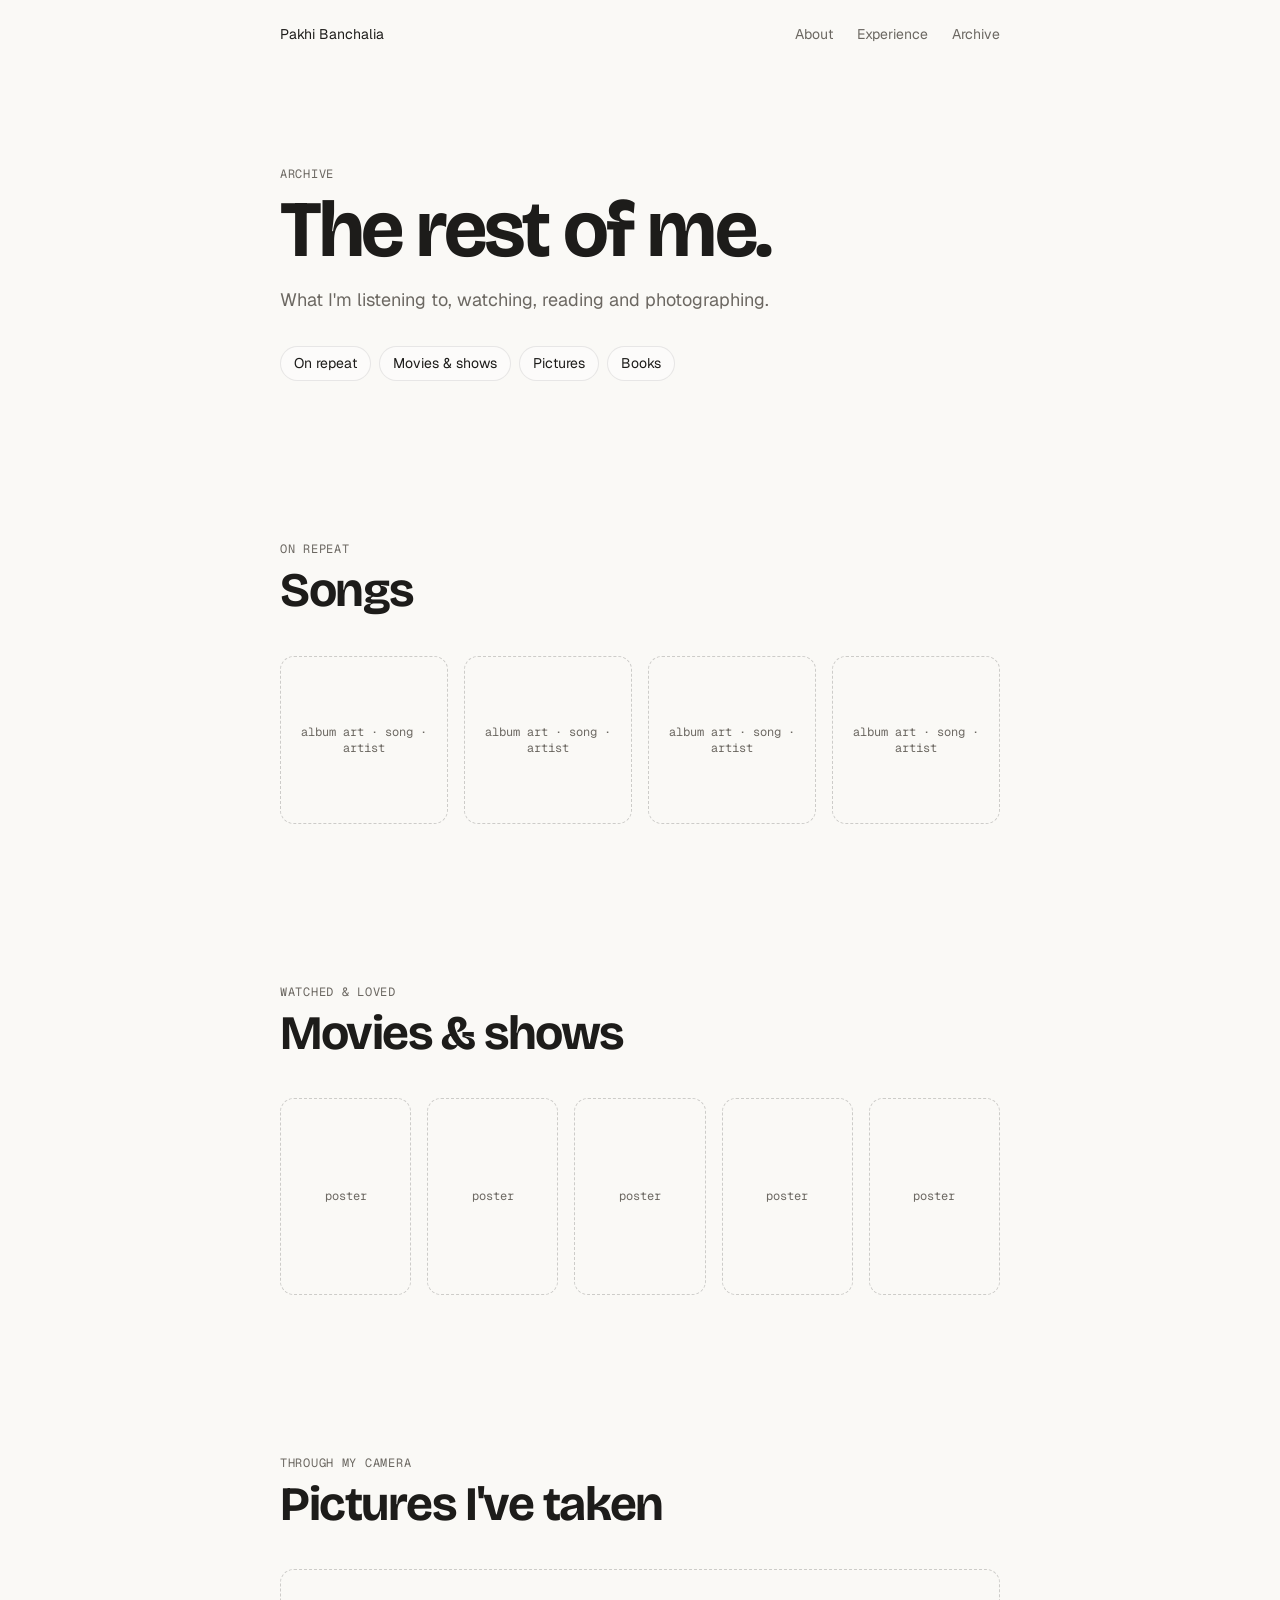
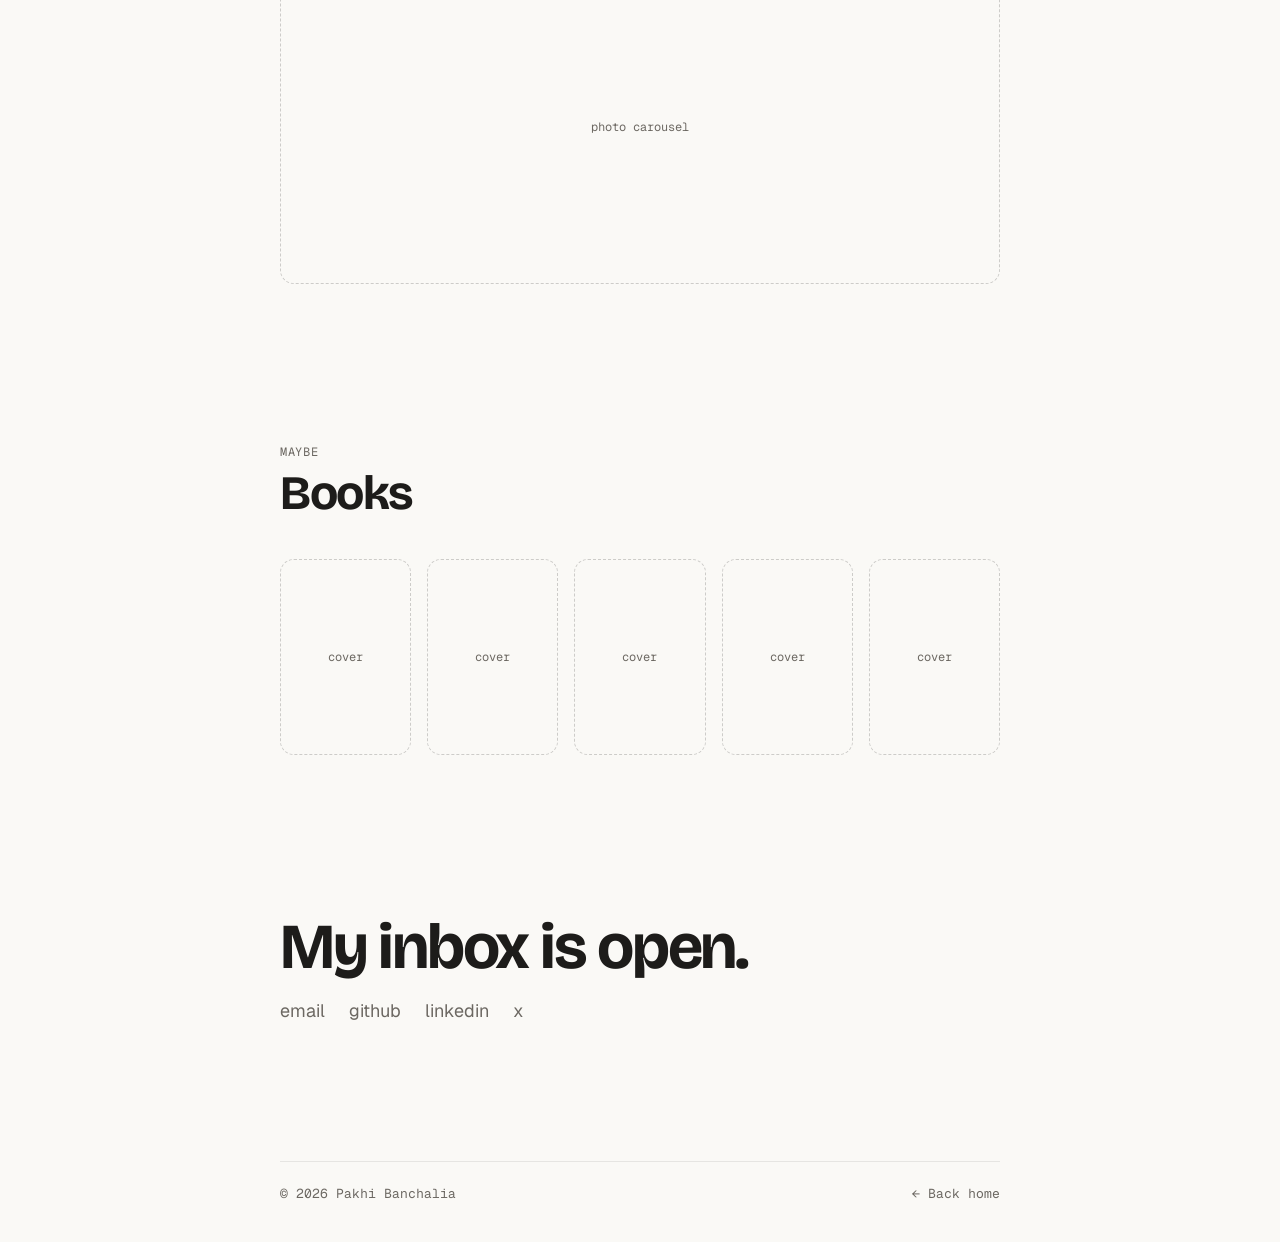
==== archive.html @ 2703ca60 "Start fresh: hello, about, experience and archive wireframe New single-column layout with Bricolage " ====
<!doctype html>
<html lang="en">
<head>
  <meta charset="utf-8">
  <meta name="viewport" content="width=device-width, initial-scale=1">
  <title>Archive · Pakhi Banchalia</title>
  <meta name="description" content="The rest of me: what I'm listening to, watching, reading and photographing.">
  <link rel="preconnect" href="https://fonts.googleapis.com">
  <link rel="preconnect" href="https://fonts.gstatic.com" crossorigin>
  <link href="https://fonts.googleapis.com/css2?family=Bricolage+Grotesque:opsz,wdth,wght@12..96,75..100,400..800&family=Geist:wght@400;500&family=Geist+Mono&display=swap" rel="stylesheet">
  <link rel="stylesheet" href="styles.css">
  <script src="palette.js"></script>
</head>
<body>
  <header class="top">
    <a class="name" href="./">Pakhi Banchalia</a>
    <nav aria-label="Main">
      <a href="./#about">About</a>
      <a href="./#experience">Experience</a>
      <a href="archive.html" aria-current="page">Archive</a>
    </nav>
  </header>

  <!-- Wireframe: grey boxes stand in for real content. -->
  <main>
    <section class="block archive-intro">
      <p class="label">Archive</p>
      <h1>The rest of me.</h1>
      <p class="lede">What I'm listening to, watching, reading and photographing.</p>
      <nav class="jump" aria-label="On this page">
        <a href="#songs">On repeat</a><a href="#watching">Movies &amp; shows</a><a href="#pictures">Pictures</a><a href="#books">Books</a>
      </nav>
    </section>

    <section class="block" id="songs">
      <header class="block-head"><p class="label">On repeat</p><h2>Songs</h2></header>
      <div class="shelf shelf-songs">
        <div class="ph ph-square">album art · song · artist</div>
        <div class="ph ph-square">album art · song · artist</div>
        <div class="ph ph-square">album art · song · artist</div>
        <div class="ph ph-square">album art · song · artist</div>
      </div>
    </section>

    <section class="block" id="watching">
      <header class="block-head"><p class="label">Watched &amp; loved</p><h2>Movies &amp; shows</h2></header>
      <div class="shelf shelf-posters">
        <div class="ph ph-poster">poster</div>
        <div class="ph ph-poster">poster</div>
        <div class="ph ph-poster">poster</div>
        <div class="ph ph-poster">poster</div>
        <div class="ph ph-poster">poster</div>
      </div>
    </section>

    <section class="block" id="pictures">
      <header class="block-head"><p class="label">Through my camera</p><h2>Pictures I've taken</h2></header>
      <div class="ph ph-gallery">photo carousel</div>
    </section>

    <section class="block" id="books">
      <header class="block-head"><p class="label">Maybe</p><h2>Books</h2></header>
      <div class="shelf shelf-posters">
        <div class="ph ph-poster">cover</div>
        <div class="ph ph-poster">cover</div>
        <div class="ph ph-poster">cover</div>
        <div class="ph ph-poster">cover</div>
        <div class="ph ph-poster">cover</div>
      </div>
    </section>
  </main>

  <section class="block contact">
    <p class="say">My inbox is open.</p>
    <p class="links"><a href="#">email</a><a href="#">github</a><a href="#">linkedin</a><a href="#">x</a></p>
  </section>

  <footer class="foot">
    <span>© 2026 Pakhi Banchalia</span>
    <a href="./"><span aria-hidden="true">←</span> Back home</a>
  </footer>
</body>
</html>
---- styles.css ----
:root {
  --display: "Bricolage Grotesque", "Geist", system-ui, sans-serif;
  --text: "Geist", system-ui, sans-serif;
  --mono: "Geist Mono", ui-monospace, monospace;

  /* One column for the whole site: header, sections and footer share it. */
  --page: 720px;
  --gutter: 32px;
}

/* Palettes. Everything on the site uses these four tokens, never a raw colour,
   so the background can be decided at the end. Soft and accent are tuned per
   palette to stay at 4.5:1 or better against the paper. */
:root,
[data-palette="off-white"]   { --paper: #faf9f6; --ink: #1d1c1a; --soft: #6c6862; --accent: #3c63d6; }
[data-palette="sage"]        { --paper: #e6ebe0; --ink: #1f241d; --soft: #5c6657; --accent: #46663f; }
[data-palette="deep-sage"]   { --paper: #d6dfcd; --ink: #1c2219; --soft: #525d4c; --accent: #3a5a34; }
[data-palette="baby-blue"]   { --paper: #e5eef6; --ink: #1a2028; --soft: #566577; --accent: #2f5ea8; }
[data-palette="powder-blue"] { --paper: #d6e5f1; --ink: #18202a; --soft: #4f6073; --accent: #24548f; }
[data-palette="butter"]      { --paper: #f7f1dc; --ink: #262116; --soft: #6d6450; --accent: #b0522a; }
[data-palette="blush"]       { --paper: #f6e8e5; --ink: #28201f; --soft: #73605d; --accent: #b03c5c; }
[data-palette="lavender"]    { --paper: #ebe8f4; --ink: #1f1d28; --soft: #625e75; --accent: #5a48b2; }
[data-palette="peach"]       { --paper: #f9e9de; --ink: #2a1f19; --soft: #76604f; --accent: #a2421c; }
[data-palette="mint"]        { --paper: #e3f2eb; --ink: #17231d; --soft: #53685d; --accent: #25775a; }
[data-palette="oat"]         { --paper: #efebe3; --ink: #221e19; --soft: #655d52; --accent: #7a4a2c; }

:root { --line: color-mix(in srgb, var(--ink) 9%, transparent); }

* { box-sizing: border-box; }

html { background: var(--paper); }

body {
  margin: 0;
  color: var(--ink);
  font-family: var(--text);
  font-size: 16px;
  line-height: 1.55;
  -webkit-font-smoothing: antialiased;
}

a { color: inherit; text-decoration: none; }

.top {
  display: flex;
  justify-content: space-between;
  align-items: center;
  flex-wrap: wrap;
  gap: 8px 20px;
  max-width: calc(var(--page) + 2 * var(--gutter));
  margin: 0 auto;
  padding: 24px var(--gutter);
  font-size: 14px;
}

.top .name { white-space: nowrap; }
.top nav { display: flex; gap: 24px; }
.top nav a { color: var(--soft); transition: color 0.2s; }
.top nav a:hover { color: var(--ink); }

.canvas {
  /* One screen tall, but capped so very tall monitors don't get a wall of space. */
  min-height: min(calc(100svh - 76px), 900px);
  display: grid;
  place-items: center;
  padding: 0 var(--gutter) min(12vh, 100px);
}

/* Hello: the heading and its cut-out share a row, the line sits under both. */
.hello {
  display: grid;
  grid-template-columns: auto auto;
  grid-template-areas:
    "title me"
    "what  me";
  align-items: center;
  column-gap: clamp(16px, 3vw, 36px);
  row-gap: 18px;
}

.hello h1 {
  grid-area: title;
  align-self: end;
  margin: 0;
  font-family: var(--display);
  font-weight: 700;
  font-size: clamp(48px, 8vw, 88px);
  line-height: 1;
  letter-spacing: -0.035em;
}

.hello .what {
  grid-area: what;
  align-self: start;
  margin: 0;
  max-width: 32ch;
  font-size: clamp(17px, 1.6vw, 20px);
  line-height: 1.45;
  color: var(--soft);
  cursor: pointer;
  border-radius: 4px;
  transition: opacity 0.18s ease, transform 0.18s ease;
}

.hello .what:focus-visible { outline: 2px solid var(--accent); outline-offset: 4px; }
.hello .what.leaving { opacity: 0; transform: translateY(4px); }

.hello .what s {
  text-decoration-thickness: 1.5px;
  text-decoration-color: var(--accent);
}

/* The cut-out sits like a sticker: slight tilt, white edge. */
.me {
  grid-area: me;
  margin: 0;
  width: clamp(110px, 14vw, 170px);
  transform: rotate(4deg);
}

.me img {
  display: block;
  width: 100%;
  height: auto;
  filter: drop-shadow(0 0 0 #fff) drop-shadow(2px 0 0 #fff) drop-shadow(-2px 0 0 #fff)
          drop-shadow(0 2px 0 #fff) drop-shadow(0 -2px 0 #fff) drop-shadow(0 6px 12px rgba(0, 0, 0, 0.14));
}

/* ── Sections below the fold ──────────────────────────── */

.block {
  position: relative;
  max-width: calc(var(--page) + 2 * var(--gutter));
  margin: 0 auto;
  padding: 120px var(--gutter) 40px;
}

.block-head { margin-bottom: 40px; }

.label {
  margin: 0 0 8px;
  font: 12px var(--mono);
  letter-spacing: 0.06em;
  text-transform: uppercase;
  color: var(--soft);
}

.block h2 {
  margin: 0;
  font-family: var(--display);
  font-weight: 700;
  font-size: clamp(32px, 4.5vw, 48px);
  line-height: 1.05;
  letter-spacing: -0.03em;
}

.about { max-width: 60ch; }

.about p {
  margin: 0 0 20px;
  font-size: clamp(18px, 2vw, 21px);
  line-height: 1.6;
}

.about p:last-child { color: var(--soft); }

.about a {
  text-decoration: underline;
  text-decoration-color: var(--accent);
  text-decoration-thickness: 1.5px;
  text-underline-offset: 3px;
}

/* Little pictures that sit in the sentence. The placeholder chips become
   <img>s or looping gifs of each project. */
.pic {
  display: inline-block;
  width: 2.4em;
  height: 1.5em;
  vertical-align: -0.35em;
  border: 1.5px dashed color-mix(in srgb, var(--ink) 25%, transparent);
  border-radius: 7px;
  transform: rotate(-3deg);
}

.pic:nth-of-type(even) { transform: rotate(3deg); }

.roles { list-style: none; margin: 0; padding: 0; }

.roles li {
  display: grid;
  grid-template-columns: 90px minmax(0, 1fr) auto;
  gap: 16px;
  padding: 16px 0;
  border-top: 1px solid var(--line);
}

.roles li:last-child { border-bottom: 1px solid var(--line); }
.roles .when { font: 13px/1.9 var(--mono); color: var(--soft); }
.roles .what-role { font-weight: 500; }
.roles .where { color: var(--soft); text-align: right; }

.contact .say {
  margin: 0 0 18px;
  font-family: var(--display);
  font-weight: 700;
  font-size: clamp(40px, 6vw, 64px);
  letter-spacing: -0.035em;
  line-height: 1;
}

.contact .links { display: flex; flex-wrap: wrap; gap: 8px 24px; margin: 0; font-size: 18px; }
.contact .links a, .foot a { color: var(--soft); transition: color 0.2s; }
.contact .links a:hover, .foot a:hover { color: var(--ink); }

.foot {
  display: flex;
  justify-content: space-between;
  flex-wrap: wrap;
  gap: 8px 24px;
  max-width: calc(var(--page) + 2 * var(--gutter));
  margin: 96px auto 0;
  padding: 24px var(--gutter) 40px;
  /* A rule that stops at the column edges, not the window's. */
  background: linear-gradient(var(--line), var(--line)) var(--gutter) 0 / calc(100% - 2 * var(--gutter)) 1px no-repeat;
  font: 13px var(--mono);
  color: var(--soft);
}

/* ── Archive page ─────────────────────────────────────── */

.archive-intro { padding-top: 96px; }

.archive-intro h1 {
  margin: 0 0 16px;
  font-family: var(--display);
  font-weight: 700;
  font-size: clamp(48px, 8vw, 80px);
  line-height: 1;
  letter-spacing: -0.035em;
}

.archive-intro .lede { margin: 0 0 32px; max-width: 46ch; font-size: 18px; color: var(--soft); }

.jump { display: flex; flex-wrap: wrap; gap: 8px; }

.jump a {
  padding: 6px 13px;
  border: 1px solid var(--line);
  border-radius: 99px;
  font-size: 14px;
  background: color-mix(in srgb, var(--paper) 60%, #fff);
  transition: border-color 0.2s;
}

.jump a:hover { border-color: var(--soft); }

.shelf { display: grid; gap: 16px; }
.shelf-songs { grid-template-columns: repeat(4, minmax(0, 1fr)); }
.shelf-posters { grid-template-columns: repeat(5, minmax(0, 1fr)); }

/* Wireframe placeholders. These go away as real content arrives. */
.ph {
  display: grid;
  place-items: center;
  border: 1.5px dashed color-mix(in srgb, var(--ink) 20%, transparent);
  border-radius: 14px;
  font: 12px var(--mono);
  color: var(--soft);
}

.ph-square { aspect-ratio: 1; padding: 12px; text-align: center; }
.ph-poster { aspect-ratio: 2 / 3; }
.ph-gallery { aspect-ratio: 16 / 7; }

.sticker-ph {
  position: absolute;
  display: grid;
  place-items: center;
  width: 84px;
  height: 84px;
  border: 1.5px dashed color-mix(in srgb, var(--ink) 20%, transparent);
  border-radius: 50%;
  font: 11px var(--mono);
  color: var(--soft);
}

.sticker-ph.left { left: -60px; transform: rotate(-8deg); }
.sticker-ph.right { right: -60px; transform: rotate(7deg); }

@media (max-width: 960px) {
  .sticker-ph.left { left: 8px; }
  .sticker-ph.right { right: 8px; }
}

@media (max-width: 720px) {
  :root { --gutter: 16px; }
  .block { padding-top: 88px; padding-bottom: 24px; }
  .roles li { grid-template-columns: 1fr; gap: 2px; }
  .roles .where { text-align: left; }
  .sticker-ph { display: none; }
  .shelf-songs { grid-template-columns: repeat(2, minmax(0, 1fr)); }
  .shelf-posters { grid-template-columns: repeat(3, minmax(0, 1fr)); }
  .ph-gallery { aspect-ratio: 4 / 3; }
}

@media (max-width: 560px) {
  .hello {
    grid-template-columns: 1fr;
    grid-template-areas: "me" "title" "what";
    justify-items: start;
  }
  .me { width: 104px; }
}

@media (max-width: 560px) {
  .top { padding-top: 20px; padding-bottom: 20px; }
  .top nav { gap: 14px; }
}
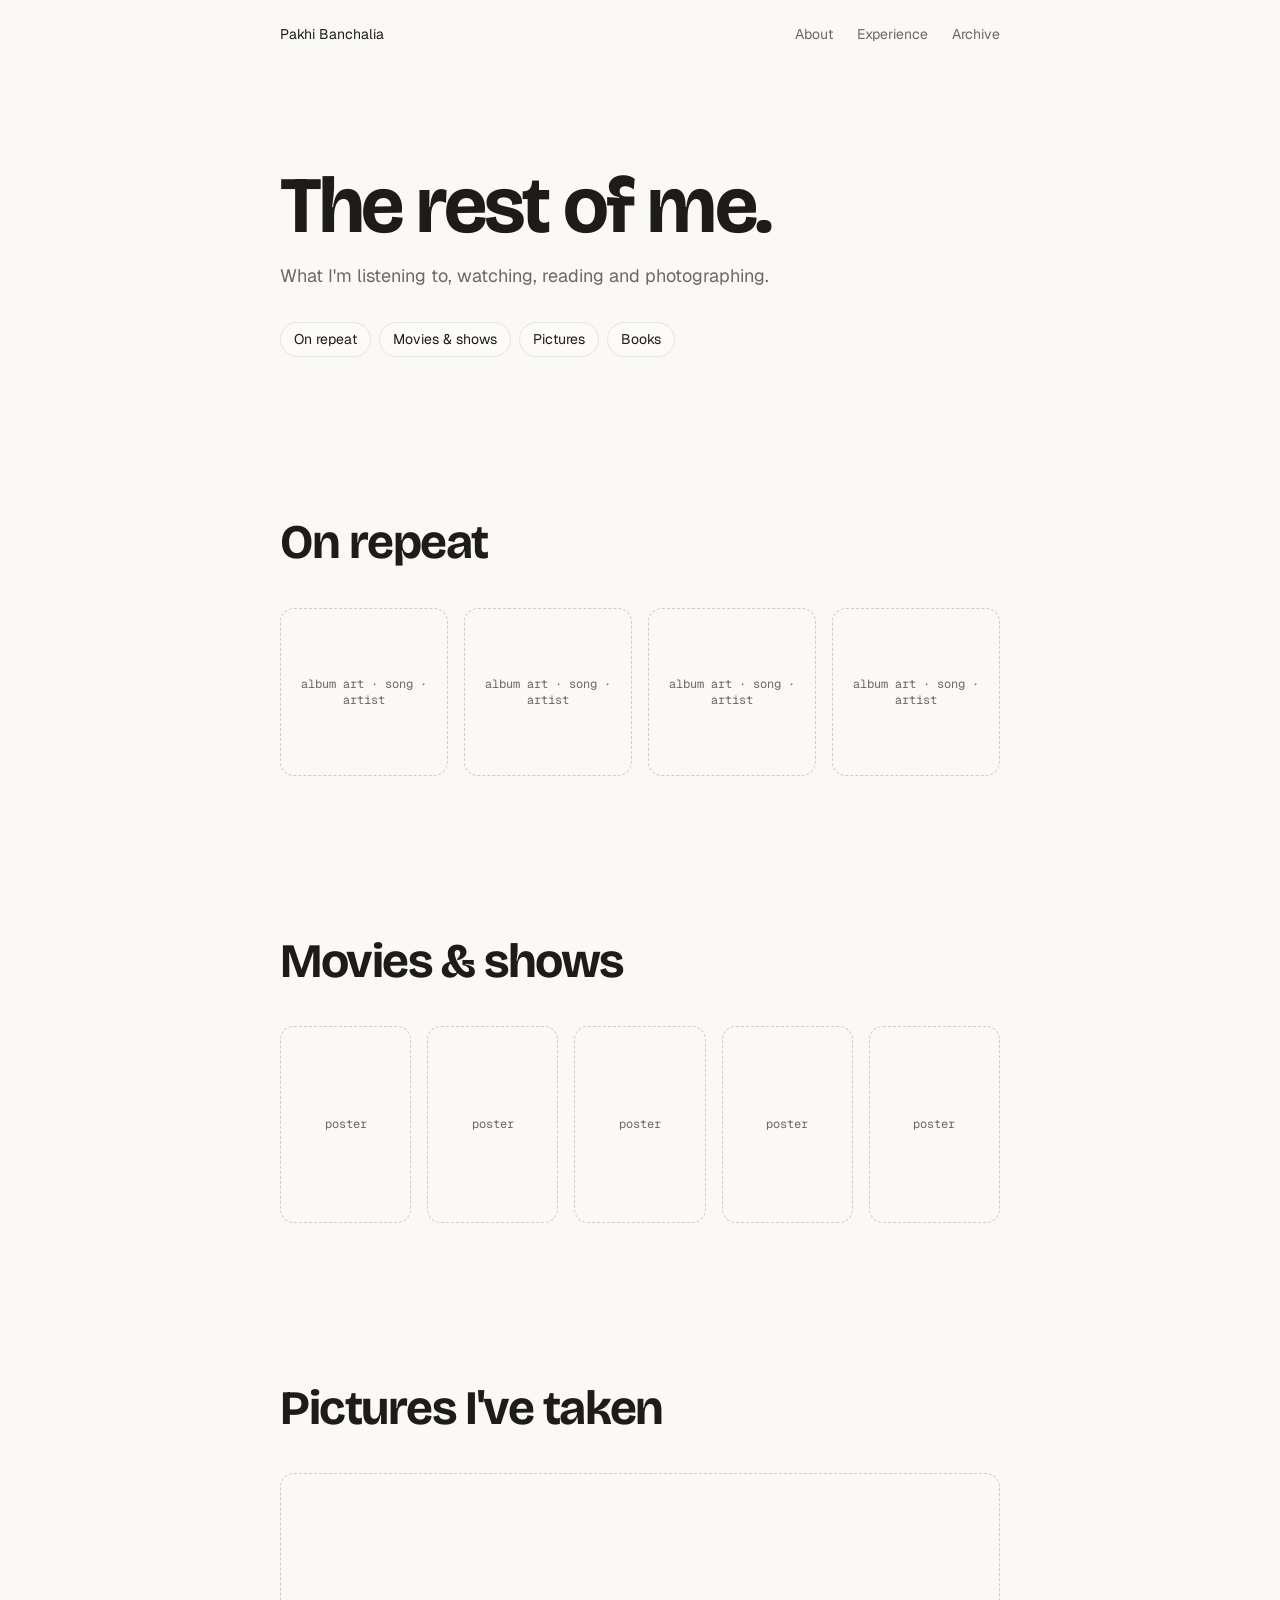
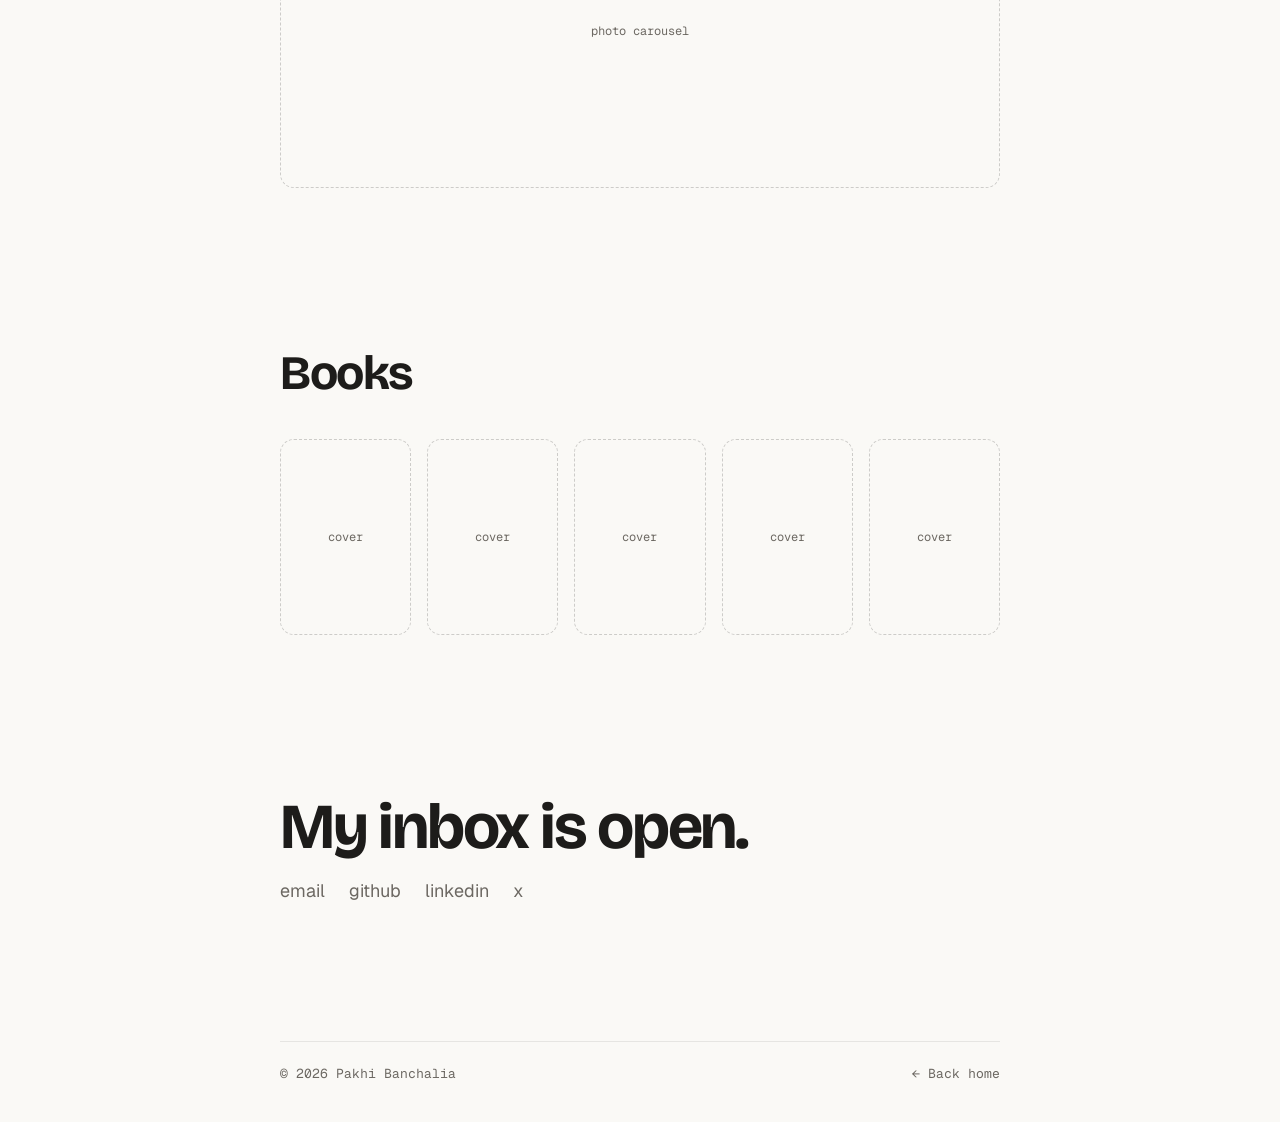
==== commit 41690413: "Stickers, hover experience timeline, logos Hero: a waving cat sticker perched above the heading; the" ====
--- a/archive.html
+++ b/archive.html
@@ -24,7 +24,7 @@
   <!-- Wireframe: grey boxes stand in for real content. -->
   <main>
     <section class="block archive-intro">
-      <p class="label">Archive</p>
+
       <h1>The rest of me.</h1>
       <p class="lede">What I'm listening to, watching, reading and photographing.</p>
       <nav class="jump" aria-label="On this page">
@@ -33,7 +33,7 @@
     </section>
 
     <section class="block" id="songs">
-      <header class="block-head"><p class="label">On repeat</p><h2>Songs</h2></header>
+      <header class="block-head"><h2>On repeat</h2></header>
       <div class="shelf shelf-songs">
         <div class="ph ph-square">album art · song · artist</div>
         <div class="ph ph-square">album art · song · artist</div>
@@ -43,7 +43,7 @@
     </section>
 
     <section class="block" id="watching">
-      <header class="block-head"><p class="label">Watched &amp; loved</p><h2>Movies &amp; shows</h2></header>
+      <header class="block-head"><h2>Movies &amp; shows</h2></header>
       <div class="shelf shelf-posters">
         <div class="ph ph-poster">poster</div>
         <div class="ph ph-poster">poster</div>
@@ -54,12 +54,12 @@
     </section>
 
     <section class="block" id="pictures">
-      <header class="block-head"><p class="label">Through my camera</p><h2>Pictures I've taken</h2></header>
+      <header class="block-head"><h2>Pictures I've taken</h2></header>
       <div class="ph ph-gallery">photo carousel</div>
     </section>
 
     <section class="block" id="books">
-      <header class="block-head"><p class="label">Maybe</p><h2>Books</h2></header>
+      <header class="block-head"><h2>Books</h2></header>
       <div class="shelf shelf-posters">
         <div class="ph ph-poster">cover</div>
         <div class="ph ph-poster">cover</div>
--- a/styles.css
+++ b/styles.css
@@ -89,6 +89,17 @@
   letter-spacing: -0.035em;
 }
 
+/* The waving cat perches on top of "Hi, I'm". It shares the heading's grid cell,
+   sits on the heading's bottom edge, then is lifted by exactly one heading-height. */
+.hello .wave {
+  grid-area: title;
+  justify-self: start;
+  align-self: end;
+  height: 44px;
+  width: auto;
+  transform: translate(52px, calc(-1 * clamp(48px, 8vw, 88px) - 2px));
+}
+
 .hello .what {
   grid-area: what;
   align-self: start;
@@ -105,7 +116,8 @@
 .hello .what:focus-visible { outline: 2px solid var(--accent); outline-offset: 4px; }
 .hello .what.leaving { opacity: 0; transform: translateY(4px); }
 
-.hello .what s {
+.hello .what s,
+.about s {
   text-decoration-thickness: 1.5px;
   text-decoration-color: var(--accent);
 }
@@ -126,6 +138,27 @@
           drop-shadow(0 2px 0 #fff) drop-shadow(0 -2px 0 #fff) drop-shadow(0 6px 12px rgba(0, 0, 0, 0.14));
 }
 
+/* Moving stickers. The cut-out sits still until clicked, then swings like a
+   wiper from its bottom edge: 1.2s per swing, 3 swings. The kitten looks
+   left and right. */
+.me img { transform-origin: 50% 100%; cursor: pointer; }
+.me img.swinging { animation: sway 1.2s ease-in-out 3; }
+@keyframes sway {
+  0%, 100% { transform: rotate(0deg); }
+  25% { transform: rotate(-4deg); }
+  75% { transform: rotate(4deg); }
+}
+
+img.pic-flip { animation: look 1s steps(1) infinite; }
+@keyframes look {
+  0% { transform: rotate(-3deg) scaleX(1); }
+  50% { transform: rotate(3deg) scaleX(-1); }
+}
+
+@media (prefers-reduced-motion: reduce) {
+  .me img, img.pic-flip { animation: none; }
+}
+
 /* ── Sections below the fold ──────────────────────────── */
 
 .block {
@@ -136,14 +169,6 @@
 }
 
 .block-head { margin-bottom: 40px; }
-
-.label {
-  margin: 0 0 8px;
-  font: 12px var(--mono);
-  letter-spacing: 0.06em;
-  text-transform: uppercase;
-  color: var(--soft);
-}
 
 .block h2 {
   margin: 0;
@@ -185,20 +210,131 @@
 
 .pic:nth-of-type(even) { transform: rotate(3deg); }
 
-.roles { list-style: none; margin: 0; padding: 0; }
+/* Cut-out stickers in a sentence: same white edge as the hero cut-out. */
+img.pic {
+  width: auto;
+  height: 1.7em;
+  margin: -0.25em 0.15em -0.25em 0.3em;
+  vertical-align: middle;
+  border: 0;
+  filter: drop-shadow(0 0 0 #fff) drop-shadow(1.5px 0 0 #fff) drop-shadow(-1.5px 0 0 #fff)
+          drop-shadow(0 1.5px 0 #fff) drop-shadow(0 -1.5px 0 #fff) drop-shadow(0 3px 6px rgba(0, 0, 0, 0.14));
+}
+
+/* Animated stickers: white edge only. A soft shadow redraws every frame
+   as the outline changes, and reads as a shaky haze. */
+img.pic-anim {
+  filter: drop-shadow(0 0 0 #fff) drop-shadow(1.5px 0 0 #fff) drop-shadow(-1.5px 0 0 #fff)
+          drop-shadow(0 1.5px 0 #fff) drop-shadow(0 -1.5px 0 #fff);
+}
+
+/* For cut-outs with empty space beside the subject (shoulders reaching the edge). */
+img.pic-tuck { margin-left: 0; }
+
+/* Experience: year, logo, then place and title. Clicking the title opens what
+   I did there. A line runs between the logos, from one to the next. */
+.roles {
+  --logo: 44px;
+  --when: 72px;
+  --gap: 20px;
+  --row: 16px;          /* space above and below each entry */
+  list-style: none;
+  margin: 0;
+  padding: 0;
+}
 
 .roles li {
-  display: grid;
-  grid-template-columns: 90px minmax(0, 1fr) auto;
-  gap: 16px;
-  padding: 16px 0;
-  border-top: 1px solid var(--line);
-}
-
-.roles li:last-child { border-bottom: 1px solid var(--line); }
-.roles .when { font: 13px/1.9 var(--mono); color: var(--soft); }
-.roles .what-role { font-weight: 500; }
-.roles .where { color: var(--soft); text-align: right; }
+  position: relative;
+  display: grid;
+  grid-template-columns: var(--when) var(--logo) minmax(0, 1fr);
+  column-gap: var(--gap);
+  align-items: start;
+  padding: var(--row) 0;
+}
+
+/* the line: from just under this logo to just above the next one */
+.roles li:not(:last-child)::after {
+  content: "";
+  position: absolute;
+  left: calc(var(--when) + var(--gap) + var(--logo) / 2 - 1px);
+  top: calc(var(--row) + var(--logo) + 6px);
+  bottom: calc(6px - var(--row));
+  width: 2px;
+  border-radius: 1px;
+  background: color-mix(in srgb, var(--ink) 18%, transparent);
+}
+
+.roles .when {
+  font: 13px/var(--logo) var(--mono);
+  color: var(--soft);
+  text-align: right;
+  white-space: nowrap;
+}
+
+/* App-icon style: white tile, hairline border, soft lift. */
+.roles .logo {
+  display: grid;
+  place-items: center;
+  width: var(--logo);
+  height: var(--logo);
+  overflow: hidden;
+  border-radius: 12px;
+  background: #fff;
+  border: 1px solid color-mix(in srgb, var(--ink) 8%, transparent);
+  box-shadow: 0 1px 2px rgba(0, 0, 0, 0.04), 0 4px 10px rgba(0, 0, 0, 0.05);
+  font: 600 11px var(--mono);
+  color: var(--soft);
+}
+.roles .logo img { width: 100%; height: 100%; object-fit: cover; }
+
+
+
+.roles .entry { min-width: 0; }
+
+.roles .head {
+  display: block;
+  width: 100%;
+  padding: 1px 0 0;
+  border: 0;
+  background: none;
+  font: inherit;
+  color: inherit;
+  text-align: left;
+  cursor: pointer;
+}
+.roles .head:focus-visible { outline: 2px solid var(--accent); outline-offset: 4px; border-radius: 4px; }
+
+.roles .org { display: block; font-weight: 500; font-size: 17px; color: var(--ink); }
+.roles .loc { font-weight: 400; color: var(--soft); }
+.roles .title { color: var(--soft); font-size: 15px; }
+
+/* What I did: folded to zero height, slides open. */
+.roles .more {
+  display: grid;
+  grid-template-rows: 0fr;
+  opacity: 0;
+  transition: grid-template-rows 0.35s cubic-bezier(0.22, 1, 0.36, 1), opacity 0.25s ease;
+}
+.roles .did { min-height: 0; overflow: hidden; margin: 0; max-width: 54ch; color: var(--soft); font-size: 15px; }
+.roles .did::before { content: ""; display: block; height: 8px; }
+
+/* Open: hovered (mouse), focused (keyboard) or tapped (touch, .open). */
+.roles li:has(.head:focus-visible) .more,
+.roles li.open .more { grid-template-rows: 1fr; opacity: 1; }
+
+/* The others step back while one is open. */
+.roles li { transition: opacity 0.3s ease; }
+.roles:has(.head:focus-visible, li.open) li:not(:has(.head:focus-visible), .open) { opacity: 0.35; }
+
+@media (hover: hover) {
+  .roles li:hover .more { grid-template-rows: 1fr; opacity: 1; }
+  .roles li:hover .title { color: var(--ink); }
+  .roles:has(li:hover) li:not(:hover) { opacity: 0.35; }
+}
+
+@media (prefers-reduced-motion: reduce) {
+  .roles .more, .roles li { transition: none; }
+}
 
 .contact .say {
   margin: 0 0 18px;
@@ -273,32 +409,16 @@
 .ph-poster { aspect-ratio: 2 / 3; }
 .ph-gallery { aspect-ratio: 16 / 7; }
 
-.sticker-ph {
-  position: absolute;
-  display: grid;
-  place-items: center;
-  width: 84px;
-  height: 84px;
-  border: 1.5px dashed color-mix(in srgb, var(--ink) 20%, transparent);
-  border-radius: 50%;
-  font: 11px var(--mono);
-  color: var(--soft);
-}
-
-.sticker-ph.left { left: -60px; transform: rotate(-8deg); }
-.sticker-ph.right { right: -60px; transform: rotate(7deg); }
-
-@media (max-width: 960px) {
-  .sticker-ph.left { left: 8px; }
-  .sticker-ph.right { right: 8px; }
-}
-
 @media (max-width: 720px) {
   :root { --gutter: 16px; }
   .block { padding-top: 88px; padding-bottom: 24px; }
-  .roles li { grid-template-columns: 1fr; gap: 2px; }
-  .roles .where { text-align: left; }
-  .sticker-ph { display: none; }
+  /* phones: the year moves above the place name, the logo keeps its column */
+  .roles { --logo: 38px; --gap: 14px; }
+  .roles li { grid-template-columns: var(--logo) minmax(0, 1fr); }
+  .roles li:not(:last-child)::after { left: calc(var(--logo) / 2 - 1px); }
+  .roles .when { grid-column: 2; grid-row: 1; text-align: left; line-height: 1.4; font-size: 12px; }
+  .roles .logo { grid-column: 1; grid-row: 1 / span 2; }
+  .roles .entry { grid-column: 2; grid-row: 2; }
   .shelf-songs { grid-template-columns: repeat(2, minmax(0, 1fr)); }
   .shelf-posters { grid-template-columns: repeat(3, minmax(0, 1fr)); }
   .ph-gallery { aspect-ratio: 4 / 3; }
@@ -311,6 +431,7 @@
     justify-items: start;
   }
   .me { width: 104px; }
+  .hello .wave { display: none; } /* the photo sits right above the heading here */
 }
 
 @media (max-width: 560px) {
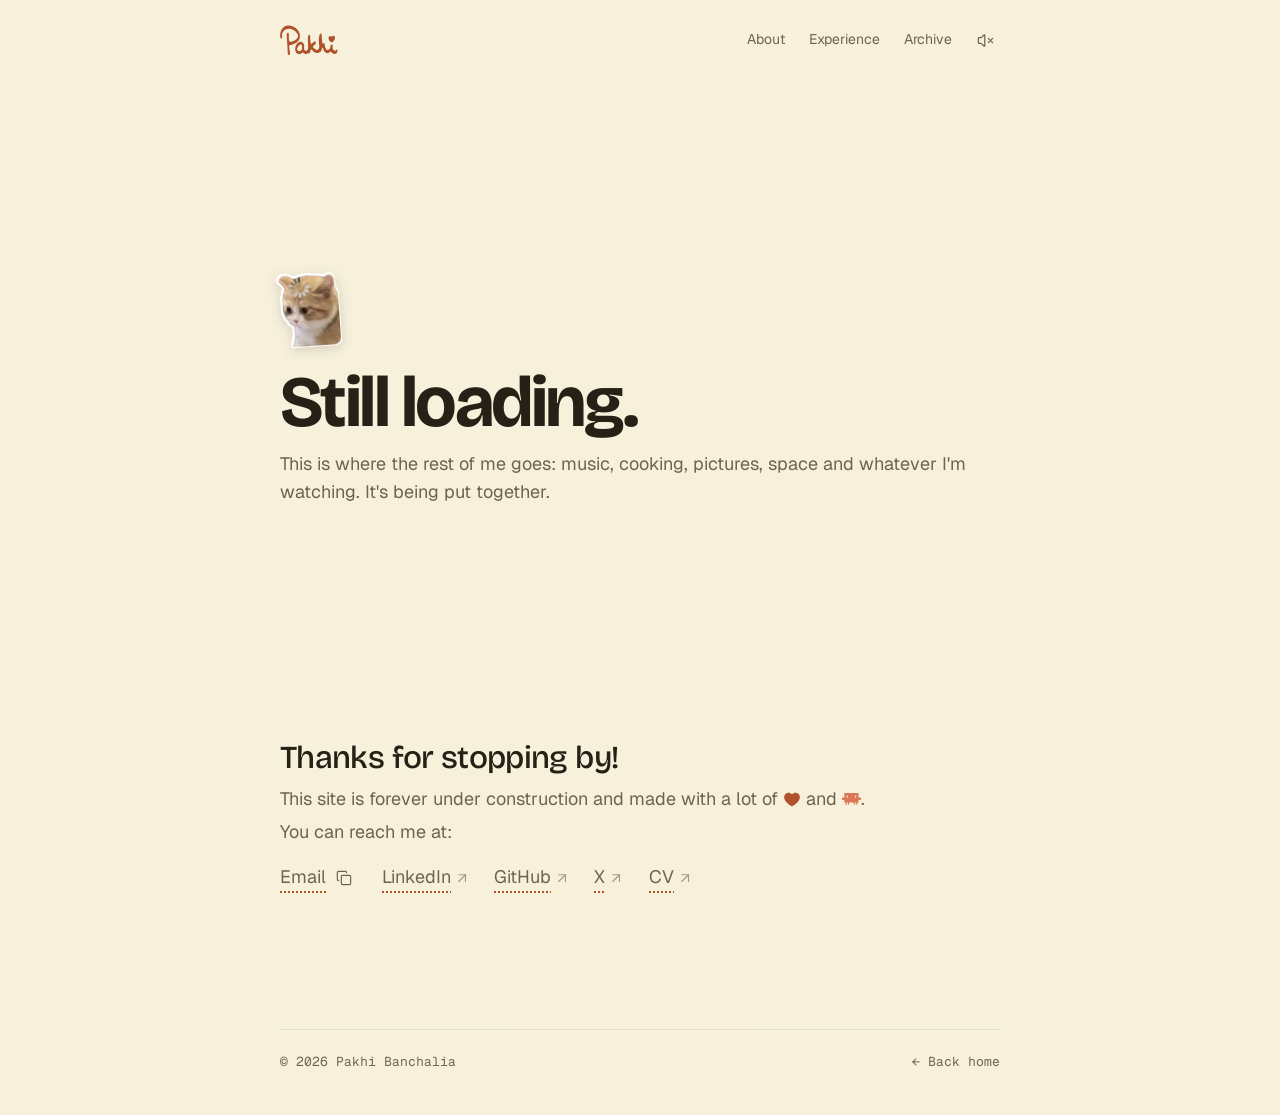
==== commit 461aecd3: "Signature, links, contact, music and sounds Navbar: my handwritten marker signature, tilted, see-saw" ====
--- a/archive.html
+++ b/archive.html
@@ -1,83 +1,47 @@
 <!doctype html>
-<html lang="en">
+<html lang="en" data-palette="butter">
 <head>
   <meta charset="utf-8">
   <meta name="viewport" content="width=device-width, initial-scale=1">
   <title>Archive · Pakhi Banchalia</title>
-  <meta name="description" content="The rest of me: what I'm listening to, watching, reading and photographing.">
+  <meta name="description" content="The rest of me, coming soon.">
   <link rel="preconnect" href="https://fonts.googleapis.com">
   <link rel="preconnect" href="https://fonts.gstatic.com" crossorigin>
   <link href="https://fonts.googleapis.com/css2?family=Bricolage+Grotesque:opsz,wdth,wght@12..96,75..100,400..800&family=Geist:wght@400;500&family=Geist+Mono&display=swap" rel="stylesheet">
-  <link rel="stylesheet" href="styles.css">
-  <script src="palette.js"></script>
+  <link rel="stylesheet" href="styles.css?v=35">
+  <script src="palette.js?v=2"></script>
+  <script src="sfx.js?v=4" defer></script>
+  <script src="music.js?v=2" defer></script>
+  <script src="contact.js?v=3" defer></script>
 </head>
 <body>
   <header class="top">
-    <a class="name" href="./">Pakhi Banchalia</a>
+    <a class="name" href="./" aria-label="Pakhi Banchalia, home"><svg class="sig" viewBox="0 0 762 423" fill="currentColor" aria-hidden="true"><path d="M0 0 C0.7 0.6 0.7 0.6 4.4 3.9 C5.7 5 6.9 6.1 8.2 7.2 C26.5 23.8 38.8 43.6 46.4 66.9 C47 68.6 47.5 70.4 48.1 72.1 C55 104.2 52.4 137 34.4 164.9 C32.1 167.2 29.8 169.6 27.4 171.9 C26.3 173.2 25.1 174.5 24 175.9 C-0.6 203.4 -34.1 215.4 -69.6 220.9 C-73.2 221.1 -76.8 221.3 -80.4 221.4 C-89.6 221.9 -89.6 221.9 -93.6 224.9 C-100.8 246.5 -94.9 280.2 -92.4 302.3 C-88.9 332.8 -88.9 332.8 -94.6 346.9 C-98.6 350.9 -98.6 350.9 -101.6 351.9 C-110.6 351.9 -110.6 351.9 -116.6 347.9 C-121.1 338.9 -121.7 333.5 -121.2 323.7 C-120.5 310.5 -120.5 297.2 -120.5 284 C-120.5 282.7 -120.5 282.7 -120.5 276.3 C-120.5 271 -120.5 265.7 -120.5 260.4 C-120.5 252.4 -120.5 244.4 -120.5 236.4 C-120.5 211.9 -120.6 187.5 -121.4 163 C-121.8 149.9 -121.8 136.9 -121.8 123.8 C-121.8 121.3 -121.8 118.7 -121.8 116.1 C-121.9 78.2 -121.9 78.2 -115.6 63.9 C-109.6 58.9 -109.6 58.9 -102.6 58.9 C-94.8 65.4 -94.1 70.2 -92.6 79.9 C-92.2 89.4 -93.3 98.5 -94.6 107.9 C-95.9 118 -95.9 127.8 -95.9 137.9 C-96 139.9 -96 141.9 -96 144 C-96 144.9 -96 144.9 -96.1 149.8 C-96.1 151.6 -96.1 153.3 -96.1 155.1 C-95.1 165 -89.3 171.2 -82.6 177.9 C-61.5 185 -35.8 172.6 -16.9 163.4 C-8 158.7 -1.2 152.5 5.8 145.5 C9.4 141.9 9.4 141.9 14.4 137.9 C24.6 124.7 28.1 113.6 27.4 96.9 C23.3 81.4 15.8 68.1 5.4 55.9 C4.1 54.3 2.7 52.6 1.4 50.9 C-12.8 36.7 -26.4 25.6 -44.6 16.9 C-47 15.7 -49.4 14.5 -51.8 13.2 C-77.9 2.3 -107.2 3.5 -133.6 12.9 C-143.3 17.3 -150 23.6 -157.6 30.9 C-159.2 32.2 -160.8 33.5 -162.4 34.8 C-170.6 42.9 -175.1 53.1 -178.6 63.9 C-179.3 66 -180 68.1 -180.8 70.3 C-183.9 81.5 -187.4 95.6 -183.6 106.9 C-183.4 114.6 -183.5 120.5 -185.6 127.9 C-186.3 128.6 -186.3 128.6 -189.6 131.9 C-195.6 131.9 -195.6 131.9 -202.6 125.9 C-211.9 109.1 -209.9 86 -205.6 67.9 C-205.4 65.9 -205.1 63.9 -204.8 61.8 C-198.9 27.8 -181 0.8 -153.6 -19.8 C-106.8 -50.3 -39.7 -34.9 0 0 Z " transform="translate(216.625,43.0625)"/><path d="M0 0 C8 1 8 1 13 6 C15 13.8 15.2 21.2 15.1 29.2 C15 30.4 15 30.4 15 36.3 C14.9 38.8 14.9 41.3 14.9 43.8 C14.7 64.2 15.5 83.8 18.2 104 C19.1 112.5 18.5 120.5 18 129 C20 133 20 133 22 134 C28 134 28 134 33 132 C41 132 41 132 46 136 C48.1 141.4 48.6 145.6 49.1 151.4 C49.3 153.4 49.6 155.5 49.8 157.6 C50.2 161.9 50.6 166.2 51 170.6 C51.1 171.6 51.1 171.6 51.6 176.8 C51.8 178.7 51.9 180.6 52.1 182.5 C54.5 197.2 61.6 208.6 72 219 C79.6 222.2 83.9 222.5 92 222 C107.1 215.3 114.3 206 121 191 C121.4 188.4 121.7 185.8 122.1 183.1 C124.2 173.2 128.1 159 137 153 C144 153 144 153 150 157 C156.8 170.7 153.7 185.6 151 200 C151 211.9 152.9 218.5 160.8 227.2 C168 233.7 174.7 237.6 184.4 238.6 C191.3 237.9 193.3 235.9 198 231 C203 226 203 226 207 225 C213 230 213 230 213.8 235.7 C212.1 251.7 207.2 265.5 195 276 C184.1 280.8 176.4 283 164.7 279.5 C147.7 272.7 138.2 264.3 128 249 C124 247 124 247 118 248 C117 248.8 117 248.8 111.9 252.7 C100.1 261.8 90.7 265.5 76 265 C60.1 262.2 49.3 253.1 39 241 C31.2 228.3 28.2 214.5 25.9 199.9 C25 195 25 195 22 192 C20 192 18 192 16 192 C12.9 196.4 12.9 196.4 10 202 C9.2 203.5 8.3 205 7.4 206.5 C5 212 5 212 2.5 221.1 C-0.7 232.4 -3 236.8 -13 243 C-13.9 243.1 -13.9 243.1 -18.4 243.4 C-25 244.1 -27.8 246.1 -33 250 C-41 255.4 -46 255.2 -55.6 255.3 C-57.8 255.3 -60.1 255.4 -62.4 255.4 C-82.3 254.1 -97.7 240.8 -111 227 C-113.7 223.7 -116.4 220.4 -119 217 C-123.7 212 -126.8 209.1 -133 206 C-135.3 206.3 -137.6 206.7 -140 207 C-144.1 215.9 -145.3 225.6 -147 235.1 C-148.8 243.7 -150.8 248.8 -157 255 C-164 257.8 -169.1 256.7 -176 254 C-183.4 254 -187.4 256.6 -194 260 C-205.2 262.8 -213.6 262 -224 257 C-231.5 251.4 -235.6 246.4 -241 239 C-243 238 -243 238 -249 238 C-253.8 240.9 -258.2 244.2 -262.8 247.6 C-275 255.6 -286.5 257.7 -301 257 C-314.6 253.8 -323.9 247.6 -332.4 236.6 C-345 214.2 -346.3 195.7 -341 171 C-340.8 170.1 -340.8 170.1 -340 165.8 C-334.7 140.4 -316.9 116.9 -295.6 102.3 C-284.3 95.6 -276.4 94.1 -263 95 C-251 98.5 -245.3 103.8 -238 114 C-236.5 115.2 -235 116.3 -233.4 117.5 C-227.6 122.1 -225.4 126.4 -223.8 133.6 C-222.3 148.1 -222.9 161.6 -225 176 C-225.7 191.6 -225.7 202.1 -216 215 C-209.9 219.8 -208 221 -200 221 C-188.4 215.2 -181.3 208.3 -175 197 C-171.1 183.3 -171.8 168.9 -171.8 154.8 C-171.7 151.1 -171.7 147.4 -171.7 143.8 C-171.6 138 -171.6 132.3 -171.5 126.6 C-171.5 121 -171.4 115.4 -171.4 109.9 C-171.4 108.2 -171.4 106.5 -171.4 104.8 C-171.2 92.7 -170.2 81 -169 69 C-168.8 65.1 -168.7 61.2 -168.6 57.2 C-167.9 40.4 -165.9 25.9 -156 12 C-154 11 -154 11 -146 11 C-139 17 -139 17 -137 26 C-137 29.6 -137.1 33.3 -137.3 36.9 C-137.4 38.7 -137.5 40.5 -137.6 42.4 C-137.9 46.2 -138.2 49.9 -138.5 53.6 C-140.1 71.6 -138.6 89.3 -136.8 107.2 C-136.5 109.3 -136.3 111.4 -136.1 113.5 C-134.5 128.5 -134.5 128.5 -130 133 C-122.3 130.4 -117.4 126 -111 121 C-108.7 119.3 -106.3 117.7 -103.9 116 C-97.4 111.3 -91.2 106.2 -85 101 C-81 99 -81 99 -75 100 C-67.1 109.5 -67.6 116.8 -68 129 C-72.4 137.9 -78.8 143.5 -87 149 C-90.7 152 -94.3 155 -98 158 C-99.3 159 -99.3 159 -106 164 C-108 167 -108 167 -108 173 C-96.7 190 -80 209.3 -60 216 C-50.2 216 -44.7 214.1 -37 208 C-21.7 188.4 -23.3 159.1 -25.6 135.1 C-28.1 95.3 -26.4 38.2 -5 4 C-3.4 2.7 -1.7 1.4 0 0 Z M-298 149 C-310.2 163.1 -319.9 177 -319 196 C-314.2 206.8 -310 213.3 -299 218 C-285.4 218.9 -275.9 216.2 -265 208 C-257.1 200.1 -254.3 195.8 -253.6 184.6 C-253.7 182.4 -253.8 180.2 -253.8 177.9 C-254 170.7 -253.9 164.2 -253 157 C-252.8 151 -252.8 145 -253 139 C-257 135 -257 135 -259 134 C-276 134 -285.1 138.2 -298 149 Z " transform="translate(541,133)"/><path d="M0 0 C6.3 4.2 9.2 7 12 14 C14.7 28.4 10.6 43.6 3 56 C1.7 57.7 0.4 59.3 -1 61 C-3 63.6 -5 66.3 -7 69 C-11.9 74.9 -17.5 81.5 -25 84 C-38.6 84 -47 79 -56.6 69.6 C-69 54.5 -72 42.8 -72 23 C-71.1 13.7 -70.3 11.4 -64 4 C-55 0.1 -48.3 0.6 -39 3 C-38.1 3.4 -38.1 3.4 -33.8 5.6 C-29 8 -29 8 -22 8 C-18.6 5.8 -15.3 3.4 -12 1 C-9 0 -9 0 0 0 Z " transform="translate(717,174)"/></svg></a>
     <nav aria-label="Main">
-      <a href="./#about">About</a>
-      <a href="./#experience">Experience</a>
-      <a href="archive.html" aria-current="page">Archive</a>
+      <a class="wavy" href="./#about">About</a>
+      <a class="wavy" href="./#experience">Experience</a>
+      <a class="wavy" href="archive.html" aria-current="page">Archive</a>
+          <button class="sound" type="button" aria-pressed="false" aria-label="Play music: chocolate milk"><svg class="icon i-off" viewBox="0 0 24 24" fill="none" stroke="currentColor" stroke-width="1.75" stroke-linecap="round" stroke-linejoin="round" aria-hidden="true"><path d="M11 4.702a.705.705 0 0 0-1.203-.498L6.413 7.587A1.4 1.4 0 0 1 5.416 8H3a1 1 0 0 0-1 1v6a1 1 0 0 0 1 1h2.416a1.4 1.4 0 0 1 .997.413l3.383 3.384A.705.705 0 0 0 11 19.298z"/><line x1="22" x2="16" y1="9" y2="15"/><line x1="16" x2="22" y1="9" y2="15"/></svg><svg class="icon i-on" viewBox="0 0 24 24" fill="none" stroke="currentColor" stroke-width="1.75" stroke-linecap="round" stroke-linejoin="round" aria-hidden="true"><path d="M11 4.702a.705.705 0 0 0-1.203-.498L6.413 7.587A1.4 1.4 0 0 1 5.416 8H3a1 1 0 0 0-1 1v6a1 1 0 0 0 1 1h2.416a1.4 1.4 0 0 1 .997.413l3.383 3.384A.705.705 0 0 0 11 19.298z"/><path d="M16 9a5 5 0 0 1 0 6"/><path d="M19.364 18.364a9 9 0 0 0 0-12.728"/></svg><span class="now" aria-hidden="true">♪ chocolate milk</span></button>
     </nav>
   </header>
 
-  <!-- Wireframe: grey boxes stand in for real content. -->
-  <main>
-    <section class="block archive-intro">
-
-      <h1>The rest of me.</h1>
-      <p class="lede">What I'm listening to, watching, reading and photographing.</p>
-      <nav class="jump" aria-label="On this page">
-        <a href="#songs">On repeat</a><a href="#watching">Movies &amp; shows</a><a href="#pictures">Pictures</a><a href="#books">Books</a>
-      </nav>
-    </section>
-
-    <section class="block" id="songs">
-      <header class="block-head"><h2>On repeat</h2></header>
-      <div class="shelf shelf-songs">
-        <div class="ph ph-square">album art · song · artist</div>
-        <div class="ph ph-square">album art · song · artist</div>
-        <div class="ph ph-square">album art · song · artist</div>
-        <div class="ph ph-square">album art · song · artist</div>
-      </div>
-    </section>
-
-    <section class="block" id="watching">
-      <header class="block-head"><h2>Movies &amp; shows</h2></header>
-      <div class="shelf shelf-posters">
-        <div class="ph ph-poster">poster</div>
-        <div class="ph ph-poster">poster</div>
-        <div class="ph ph-poster">poster</div>
-        <div class="ph ph-poster">poster</div>
-        <div class="ph ph-poster">poster</div>
-      </div>
-    </section>
-
-    <section class="block" id="pictures">
-      <header class="block-head"><h2>Pictures I've taken</h2></header>
-      <div class="ph ph-gallery">photo carousel</div>
-    </section>
-
-    <section class="block" id="books">
-      <header class="block-head"><h2>Books</h2></header>
-      <div class="shelf shelf-posters">
-        <div class="ph ph-poster">cover</div>
-        <div class="ph ph-poster">cover</div>
-        <div class="ph ph-poster">cover</div>
-        <div class="ph ph-poster">cover</div>
-        <div class="ph ph-poster">cover</div>
-      </div>
-    </section>
+  <main class="block construction">
+    <img class="pic" src="assets/loading-cat.png" alt="An orange kitten with a loading spinner on its head" width="230" height="280">
+    <h1>Still loading.</h1>
+    <p class="lede">This is where the rest of me goes: music, cooking, pictures, space and whatever I'm watching. It's being put together.</p>
   </main>
 
   <section class="block contact">
-    <p class="say">My inbox is open.</p>
-    <p class="links"><a href="#">email</a><a href="#">github</a><a href="#">linkedin</a><a href="#">x</a></p>
+    <h2 class="say">Thanks for stopping by!</h2>
+    <p class="thanks">This site is forever under construction and made with a lot of <svg class="ph-heart" viewBox="0 0 256 256" fill="currentColor" aria-hidden="true"><path d="M240,102c0,70-103.79,126.66-108.21,129a8,8,0,0,1-7.58,0C119.79,228.66,16,172,16,102A62.07,62.07,0,0,1,78,40c20.65,0,38.73,8.88,50,23.89C139.27,48.88,157.35,40,178,40A62.07,62.07,0,0,1,240,102Z"/></svg> and <svg class="mascot" viewBox="0 0 24 24" aria-hidden="true"><path fill="#D97757" fill-rule="evenodd" clip-rule="evenodd" d="M20.998 10.949H24v3.102h-3v3.028h-1.487V20H18v-2.921h-1.487V20H15v-2.921H9V20H7.488v-2.921H6V20H4.487v-2.921H3V14.05H0V10.95h3V5h17.998v5.949zM6 10.949h1.488V8.102H6v2.847zm10.51 0H18V8.102h-1.49v2.847z"/></svg>.</p>
+    <p class="thanks reach">You can reach me at:</p>
+    <p class="links"><span class="email"><a href="mailto:pakhibanchalia24@gmail.com"><span class="t">Email</span></a><button class="copy" type="button" data-copy="pakhibanchalia24@gmail.com" aria-label="Copy email address"><svg class="icon i-copy" viewBox="0 0 24 24" fill="none" stroke="currentColor" stroke-width="1.75" stroke-linecap="round" stroke-linejoin="round" aria-hidden="true"><rect width="14" height="14" x="8" y="8" rx="2" ry="2"/><path d="M4 16c-1.1 0-2-.9-2-2V4c0-1.1.9-2 2-2h10c1.1 0 2 .9 2 2"/></svg><svg class="icon i-done" viewBox="0 0 24 24" fill="none" stroke="currentColor" stroke-width="1.75" stroke-linecap="round" stroke-linejoin="round" aria-hidden="true"><path d="M20 6 9 17l-5-5"/></svg><span class="copied" aria-live="polite"></span></button></span><a href="https://www.linkedin.com/in/pakhibanchalia/" target="_blank" rel="noreferrer"><span class="t">LinkedIn</span> <svg class="icon" viewBox="0 0 24 24" fill="none" stroke="currentColor" stroke-width="1.75" stroke-linecap="round" stroke-linejoin="round" aria-hidden="true"><path d="M7 7h10v10"/><path d="M7 17 17 7"/></svg></a><a href="https://github.com/PakhiBanchalia" target="_blank" rel="noreferrer"><span class="t">GitHub</span> <svg class="icon" viewBox="0 0 24 24" fill="none" stroke="currentColor" stroke-width="1.75" stroke-linecap="round" stroke-linejoin="round" aria-hidden="true"><path d="M7 7h10v10"/><path d="M7 17 17 7"/></svg></a><a href="https://x.com/PakhiBanchalia" target="_blank" rel="noreferrer"><span class="t">X</span> <svg class="icon" viewBox="0 0 24 24" fill="none" stroke="currentColor" stroke-width="1.75" stroke-linecap="round" stroke-linejoin="round" aria-hidden="true"><path d="M7 7h10v10"/><path d="M7 17 17 7"/></svg></a><a href="https://pakhibanchalia.github.io/cv/" target="_blank" rel="noreferrer"><span class="t">CV</span> <svg class="icon" viewBox="0 0 24 24" fill="none" stroke="currentColor" stroke-width="1.75" stroke-linecap="round" stroke-linejoin="round" aria-hidden="true"><path d="M7 7h10v10"/><path d="M7 17 17 7"/></svg></a></p>
   </section>
 
   <footer class="foot">
     <span>© 2026 Pakhi Banchalia</span>
-    <a href="./"><span aria-hidden="true">←</span> Back home</a>
+    <a class="wavy" href="./"><span aria-hidden="true">←</span> Back home</a>
   </footer>
+  <div class="player" id="player" aria-hidden="true"><div id="spotify"></div></div>
 </body>
 </html>
--- a/styles.css
+++ b/styles.css
@@ -22,6 +22,7 @@
 [data-palette="lavender"]    { --paper: #ebe8f4; --ink: #1f1d28; --soft: #625e75; --accent: #5a48b2; }
 [data-palette="peach"]       { --paper: #f9e9de; --ink: #2a1f19; --soft: #76604f; --accent: #a2421c; }
 [data-palette="mint"]        { --paper: #e3f2eb; --ink: #17231d; --soft: #53685d; --accent: #25775a; }
+[data-palette="mint-rose"]   { --paper: #e3f2eb; --ink: #17231d; --soft: #53685d; --accent: #b03c5c; }
 [data-palette="oat"]         { --paper: #efebe3; --ink: #221e19; --soft: #655d52; --accent: #7a4a2c; }
 
 :root { --line: color-mix(in srgb, var(--ink) 9%, transparent); }
@@ -53,10 +54,79 @@
   font-size: 14px;
 }
 
-.top .name { white-space: nowrap; }
+.top .name { display: block; white-space: nowrap; color: var(--accent); }
+/* my handwritten name, traced into a vector so it takes the palette's ink colour */
+.top .sig { display: block; height: 32px; width: auto; transform: rotate(-3deg); transform-origin: 50% 60%; }
+/* hover: rocks like a see-saw around its middle (one end up, then the other), then settles back to its tilt */
+.top .name:hover .sig, .top .name:focus-visible .sig { animation: name-swing 1.4s ease-in-out; }
+@keyframes name-swing {
+  0%, 100% { transform: rotate(-3deg); }
+  18% { transform: rotate(-10deg); }
+  40% { transform: rotate(5deg); }
+  62% { transform: rotate(-7deg); }
+  82% { transform: rotate(1deg); }
+}
+@media (prefers-reduced-motion: reduce) { .top .name:hover .sig { animation: none; } }
 .top nav { display: flex; gap: 24px; }
 .top nav a { color: var(--soft); transition: color 0.2s; }
 .top nav a:hover { color: var(--ink); }
+.top nav { align-items: center; }
+/* same room above as the wave line has below, so the words sit level with the speaker */
+.top nav .wavy { padding-top: 5px; }
+
+/* Music toggle: mic-off until playing. Hovering shows what's playing. */
+.sound {
+  position: relative;
+  display: grid;
+  place-items: center;
+  width: 30px;
+  height: 30px;
+  margin-left: -6px;
+  padding: 0;
+  border: 0;
+  border-radius: 50%;
+  background: none;
+  color: var(--soft);
+  cursor: pointer;
+  transition: color 0.2s, background 0.2s;
+}
+.sound:hover { color: var(--ink); background: color-mix(in srgb, var(--ink) 7%, transparent); }
+.sound:focus-visible { outline: 2px solid var(--accent); outline-offset: 2px; }
+.sound .icon { grid-area: 1 / 1; width: 17px; height: 17px; }
+.sound .i-on, .sound[aria-pressed="true"] .i-off { display: none; }
+.sound[aria-pressed="true"] .i-on { display: block; }
+.sound[aria-pressed="true"] { color: var(--accent); }
+.sound .now {
+  position: absolute;
+  top: calc(100% + 8px);
+  right: 0;
+  padding: 5px 10px;
+  border-radius: 99px;
+  background: var(--ink);
+  color: var(--paper);
+  font: 12px var(--mono);
+  white-space: nowrap;
+  opacity: 0;
+  transform: translateY(-4px);
+  pointer-events: none;
+  transition: opacity 0.2s, transform 0.2s;
+}
+.sound:hover .now, .sound:focus-visible .now { opacity: 1; transform: none; }
+
+/* The Spotify player itself: off-screen until it's needed. */
+.player {
+  position: fixed;
+  right: 16px;
+  bottom: 16px;
+  z-index: 50;
+  width: 300px;
+  border-radius: 12px;
+  overflow: hidden;
+  box-shadow: 0 8px 24px rgba(0, 0, 0, 0.15);
+  transform: translateY(calc(100% + 40px));
+  transition: transform 0.4s cubic-bezier(0.22, 1, 0.36, 1);
+}
+.player.open { transform: none; }
 
 .canvas {
   /* One screen tall, but capped so very tall monitors don't get a wall of space. */
@@ -108,13 +178,8 @@
   font-size: clamp(17px, 1.6vw, 20px);
   line-height: 1.45;
   color: var(--soft);
-  cursor: pointer;
-  border-radius: 4px;
-  transition: opacity 0.18s ease, transform 0.18s ease;
-}
-
-.hello .what:focus-visible { outline: 2px solid var(--accent); outline-offset: 4px; }
-.hello .what.leaving { opacity: 0; transform: translateY(4px); }
+}
+
 
 .hello .what s,
 .about s {
@@ -138,16 +203,7 @@
           drop-shadow(0 2px 0 #fff) drop-shadow(0 -2px 0 #fff) drop-shadow(0 6px 12px rgba(0, 0, 0, 0.14));
 }
 
-/* Moving stickers. The cut-out sits still until clicked, then swings like a
-   wiper from its bottom edge: 1.2s per swing, 3 swings. The kitten looks
-   left and right. */
-.me img { transform-origin: 50% 100%; cursor: pointer; }
-.me img.swinging { animation: sway 1.2s ease-in-out 3; }
-@keyframes sway {
-  0%, 100% { transform: rotate(0deg); }
-  25% { transform: rotate(-4deg); }
-  75% { transform: rotate(4deg); }
-}
+/* Moving stickers. The kitten looks left and right. (My photo stays still.) */
 
 img.pic-flip { animation: look 1s steps(1) infinite; }
 @keyframes look {
@@ -156,7 +212,7 @@
 }
 
 @media (prefers-reduced-motion: reduce) {
-  .me img, img.pic-flip { animation: none; }
+  img.pic-flip { animation: none; }
 }
 
 /* ── Sections below the fold ──────────────────────────── */
@@ -179,7 +235,6 @@
   letter-spacing: -0.03em;
 }
 
-.about { max-width: 60ch; }
 
 .about p {
   margin: 0 0 20px;
@@ -189,11 +244,55 @@
 
 .about p:last-child { color: var(--soft); }
 
-.about a {
-  text-decoration: underline;
-  text-decoration-color: var(--accent);
-  text-decoration-thickness: 1.5px;
-  text-underline-offset: 3px;
+/* Archive links while the archive is being built: a click shows "coming soon". */
+.soon::before {
+  content: "coming soon";
+  position: absolute;
+  left: 50%;
+  bottom: calc(100% + 6px);
+  padding: 4px 9px;
+  border-radius: 99px;
+  background: var(--ink);
+  color: var(--paper);
+  font: 12px var(--mono);
+  white-space: nowrap;
+  opacity: 0;
+  transform: translate(-50%, 4px);
+  pointer-events: none;
+  transition: opacity 0.2s, transform 0.2s;
+}
+.top .soon::before { bottom: auto; top: calc(100% + 8px); transform: translate(-50%, -4px); }
+.soon.said::before { opacity: 1; transform: translate(-50%, 0); }
+
+/* Links to other parts of the site. A straight line (only on .lined links)
+   turns into a wiggling wave on hover. The wave is a mask, so it takes the
+   current palette's accent colour. */
+.wavy { position: relative; padding-bottom: 5px; text-decoration: none; }
+.wavy.lined {
+  background: linear-gradient(var(--accent), var(--accent)) 0 calc(100% - 1.5px) / 100% 1.5px no-repeat;
+  transition: background-size 0.26s cubic-bezier(0.22, 0.8, 0.3, 1), color 0.2s;
+}
+.wavy::after {
+  content: "";
+  position: absolute;
+  left: 0;
+  right: 0;
+  bottom: 0;
+  height: 4px;
+  background: var(--accent);
+  -webkit-mask: url("data:image/svg+xml,%3Csvg xmlns='http://www.w3.org/2000/svg' width='8' height='4' viewBox='0 0 8 4'%3E%3Cpath d='M0 2 Q2 0.4 4 2 T8 2' fill='none' stroke='black' stroke-width='1.3' stroke-linecap='round'/%3E%3C/svg%3E") 0 0 / 8px 4px repeat-x;
+          mask: url("data:image/svg+xml,%3Csvg xmlns='http://www.w3.org/2000/svg' width='8' height='4' viewBox='0 0 8 4'%3E%3Cpath d='M0 2 Q2 0.4 4 2 T8 2' fill='none' stroke='black' stroke-width='1.3' stroke-linecap='round'/%3E%3C/svg%3E") 0 0 / 8px 4px repeat-x;
+  transform: scaleY(0);
+  transition: transform 0.26s cubic-bezier(0.22, 0.8, 0.3, 1);
+}
+.wavy:hover, .wavy:focus-visible { color: var(--ink); }
+.wavy.lined:hover, .wavy.lined:focus-visible { background-size: 100% 0; }
+.wavy:hover::after, .wavy:focus-visible::after { transform: scaleY(1); animation: wiggle 0.7s linear infinite; }
+@keyframes wiggle {
+  to { -webkit-mask-position: 8px 0; mask-position: 8px 0; }
+}
+@media (prefers-reduced-motion: reduce) {
+  .wavy:hover::after, .wavy:focus-visible::after { animation: none; }
 }
 
 /* Little pictures that sit in the sentence. The placeholder chips become
@@ -291,63 +390,148 @@
 
 .roles .entry { min-width: 0; }
 
-.roles .head {
-  display: block;
-  width: 100%;
-  padding: 1px 0 0;
-  border: 0;
-  background: none;
-  font: inherit;
-  color: inherit;
-  text-align: left;
-  cursor: pointer;
-}
-.roles .head:focus-visible { outline: 2px solid var(--accent); outline-offset: 4px; border-radius: 4px; }
+.roles .head { padding-top: 1px; cursor: default; }
 
 .roles .org { display: block; font-weight: 500; font-size: 17px; color: var(--ink); }
 .roles .loc { font-weight: 400; color: var(--soft); }
 .roles .title { color: var(--soft); font-size: 15px; }
 
 /* What I did: folded to zero height, slides open. */
+/* Timing. Opening waits a beat (so skimming the mouse across the list doesn't
+   flash every entry), grows the space, then fades the text in. Closing fades
+   the text first, then folds away. */
+.roles {
+  --ease: cubic-bezier(0.33, 1, 0.68, 1);
+  --wait: 0.12s;
+}
 .roles .more {
   display: grid;
   grid-template-rows: 0fr;
   opacity: 0;
-  transition: grid-template-rows 0.35s cubic-bezier(0.22, 1, 0.36, 1), opacity 0.25s ease;
-}
-.roles .did { min-height: 0; overflow: hidden; margin: 0; max-width: 54ch; color: var(--soft); font-size: 15px; }
-.roles .did::before { content: ""; display: block; height: 8px; }
+  transition: grid-template-rows 0.45s var(--ease) 0.05s, opacity 0.2s ease;
+}
+.roles .inner { min-height: 0; overflow: hidden; }
+.roles .inner > * { transform: translateY(-6px); transition: transform 0.3s ease; }
+.roles .did { margin: 0; padding-top: 8px; color: var(--soft); font-size: 15px; }
+.roles .refs { margin: 6px 0 2px; font-size: 14px; color: var(--soft); }
+/* Links out of the site: a dotted underline shows they're links; hovering one
+   joins the dots into a solid line, left to right. In Experience the dots only
+   appear once an entry opens; in Contact they're always there. */
+@property --dot {
+  syntax: "<color>";
+  inherits: false;
+  initial-value: transparent;
+}
+.roles a, .contact .links .t {
+  --dot: transparent;
+  padding-bottom: 2px;
+  background:
+    linear-gradient(var(--accent), var(--accent)) left bottom / 0% 2px no-repeat,
+    radial-gradient(circle at 1px 1px, var(--dot) 0.9px, transparent 1.1px) left bottom / 4px 2px repeat-x;
+  transition: background-size 0.45s var(--ease), --dot 0.35s ease, color 0.3s ease;
+}
+.contact { --ease: cubic-bezier(0.33, 1, 0.68, 1); }
+.contact .links .t { --dot: var(--accent); }
+.roles li:has(:focus-visible) a,
+.roles li.open a { --dot: var(--accent); }
+@media (hover: hover) {
+  .roles li:hover a { --dot: var(--accent); }
+}
+/* the line sits exactly on the dots, same colour and height, so the gaps fill in */
+.roles a:hover, .roles a:focus-visible,
+.contact .links a:hover .t, .contact .links a:focus-visible .t { background-size: 100% 2px, 4px 2px; }
+.contact .links a:hover { color: var(--ink); }
+@media (prefers-reduced-motion: reduce) { .roles a, .contact .links .t { transition: none; } }
+.roles .did a, .roles .refs a { color: inherit; }
+.roles .did a:hover, .roles .refs a:hover { color: var(--ink); }
 
 /* Open: hovered (mouse), focused (keyboard) or tapped (touch, .open). */
-.roles li:has(.head:focus-visible) .more,
-.roles li.open .more { grid-template-rows: 1fr; opacity: 1; }
+.roles li:has(:focus-visible) .more,
+.roles li.open .more {
+  grid-template-rows: 1fr;
+  opacity: 1;
+  transition: grid-template-rows 0.55s var(--ease) var(--wait), opacity 0.45s ease calc(var(--wait) + 0.15s);
+}
+.roles li:has(:focus-visible) .inner > *,
+.roles li.open .inner > * { transform: none; transition: transform 0.55s var(--ease) calc(var(--wait) + 0.1s); }
 
 /* The others step back while one is open. */
-.roles li { transition: opacity 0.3s ease; }
-.roles:has(.head:focus-visible, li.open) li:not(:has(.head:focus-visible), .open) { opacity: 0.35; }
+.roles li { transition: opacity 0.4s ease; }
+.roles .title { transition: color 0.3s ease; }
+.roles:has(:focus-visible, li.open) li:not(:has(:focus-visible), .open) { opacity: 0.35; }
 
 @media (hover: hover) {
-  .roles li:hover .more { grid-template-rows: 1fr; opacity: 1; }
+  .roles li:hover .more {
+    grid-template-rows: 1fr;
+    opacity: 1;
+    transition: grid-template-rows 0.55s var(--ease) var(--wait), opacity 0.45s ease calc(var(--wait) + 0.15s);
+  }
+  .roles li:hover .inner > * { transform: none; transition: transform 0.55s var(--ease) calc(var(--wait) + 0.1s); }
   .roles li:hover .title { color: var(--ink); }
-  .roles:has(li:hover) li:not(:hover) { opacity: 0.35; }
+  .roles:has(li:hover) li:not(:hover) { opacity: 0.35; transition: opacity 0.45s ease var(--wait); }
 }
 
 @media (prefers-reduced-motion: reduce) {
-  .roles .more, .roles li { transition: none; }
+  .roles .more, .roles li, .roles .inner > *, .roles .title { transition: none !important; }
 }
 
 .contact .say {
-  margin: 0 0 18px;
+  margin: 0 0 10px;
   font-family: var(--display);
-  font-weight: 700;
-  font-size: clamp(40px, 6vw, 64px);
-  letter-spacing: -0.035em;
-  line-height: 1;
-}
-
+  font-weight: 500;
+  font-size: clamp(26px, 3.2vw, 32px);
+  letter-spacing: -0.02em;
+  line-height: 1.1;
+}
+
+.contact .thanks { margin: 0 0 16px; font-size: 18px; line-height: 1.6; color: var(--soft); }
+/* heart: Phosphor, fill */
+.contact .thanks .ph-heart { width: 1em; height: 1em; vertical-align: -0.14em; color: var(--accent); }
+.contact .thanks:has(+ .reach) { margin-bottom: 4px; }
+.contact .thanks .mascot { width: 1.05em; height: 1.05em; vertical-align: -0.15em; }
 .contact .links { display: flex; flex-wrap: wrap; gap: 8px 24px; margin: 0; font-size: 18px; }
-.contact .links a, .foot a { color: var(--soft); transition: color 0.2s; }
+.contact .links a { color: var(--soft); transition: color 0.3s ease; }
+.foot a { color: var(--soft); transition: color 0.2s; }
 .contact .links a:hover, .foot a:hover { color: var(--ink); }
+
+/* Icons (all from Lucide): an arrow on links that open a new tab, a copy
+   button beside the email. */
+.contact .links { align-items: center; }
+.contact .links a { display: inline-flex; align-items: center; gap: 3px; }
+.icon { width: 0.9em; height: 0.9em; flex: none; }
+.contact .links a .icon { opacity: 0.6; transition: transform 0.25s ease, opacity 0.2s; }
+.contact .links a:hover .icon { opacity: 1; transform: translate(2px, -2px); }
+
+.contact .email { display: inline-flex; align-items: center; gap: 4px; }
+.copy {
+  position: relative;
+  display: inline-grid;
+  place-items: center;
+  width: 28px;
+  height: 28px;
+  padding: 0;
+  border: 0;
+  border-radius: 8px;
+  background: none;
+  color: var(--soft);
+  cursor: pointer;
+  transition: background 0.2s, color 0.2s;
+}
+.copy:hover { background: color-mix(in srgb, var(--ink) 7%, transparent); color: var(--ink); }
+.copy:focus-visible { outline: 2px solid var(--accent); outline-offset: 2px; }
+.copy .icon { grid-area: 1 / 1; width: 16px; height: 16px; transition: opacity 0.2s, transform 0.2s; }
+.copy .i-done { opacity: 0; transform: scale(0.6); color: var(--accent); }
+.copy.done .i-copy { opacity: 0; transform: scale(0.6); }
+.copy.done .i-done { opacity: 1; transform: none; }
+/* "copied" is only for screen readers; sighted visitors get the tick */
+.copy .copied {
+  position: absolute;
+  width: 1px;
+  height: 1px;
+  overflow: hidden;
+  clip-path: inset(50%);
+  white-space: nowrap;
+}
 
 .foot {
   display: flex;
@@ -363,6 +547,19 @@
   color: var(--soft);
 }
 
+/* Archive, for now: under construction. */
+.construction { min-height: min(60svh, 560px); display: grid; align-content: center; justify-items: start; }
+.construction .pic { height: 72px; margin: 0 0 20px; transform: rotate(-4deg); }
+.construction h1 {
+  margin: 0 0 12px;
+  font-family: var(--display);
+  font-weight: 700;
+  font-size: clamp(44px, 7vw, 72px);
+  line-height: 1;
+  letter-spacing: -0.035em;
+}
+.construction .lede { margin: 0; font-size: 18px; color: var(--soft); }
+
 /* ── Archive page ─────────────────────────────────────── */
 
 .archive-intro { padding-top: 96px; }
@@ -376,7 +573,7 @@
   letter-spacing: -0.035em;
 }
 
-.archive-intro .lede { margin: 0 0 32px; max-width: 46ch; font-size: 18px; color: var(--soft); }
+.archive-intro .lede { margin: 0 0 32px; font-size: 18px; color: var(--soft); }
 
 .jump { display: flex; flex-wrap: wrap; gap: 8px; }
 
@@ -411,6 +608,7 @@
 
 @media (max-width: 720px) {
   :root { --gutter: 16px; }
+  .construction { min-height: 0; }
   .block { padding-top: 88px; padding-bottom: 24px; }
   /* phones: the year moves above the place name, the logo keeps its column */
   .roles { --logo: 38px; --gap: 14px; }
@@ -424,14 +622,31 @@
   .ph-gallery { aspect-ratio: 4 / 3; }
 }
 
+/* The waving cat that sits right after "Hi" on phones. */
+.hello .wave-m { display: none; }
+
+/* Phones: "Hi 👋 / I'm Pakhi" and the line under it on the left, the photo
+   beside them. The hero no longer fills
+   the whole screen, so About shows up sooner. */
 @media (max-width: 560px) {
+  .canvas { min-height: 0; padding-top: 56px; padding-bottom: 24px; }
   .hello {
-    grid-template-columns: 1fr;
-    grid-template-areas: "me" "title" "what";
+    grid-template-columns: minmax(0, 1fr) auto;
+    grid-template-areas: "title me" "what me";
     justify-items: start;
+    column-gap: 12px;
+    row-gap: 14px;
+    width: 100%;
   }
-  .me { width: 104px; }
-  .hello .wave { display: none; } /* the photo sits right above the heading here */
+  .hello h1 { font-size: clamp(40px, 12.5vw, 56px); align-self: start; }
+  .hello h1 .name { display: block; }
+  .hello h1 .comma { display: none; }
+  .hello .wave { display: none; }
+  .hello .wave-m { display: inline-block; height: 0.8em; width: auto; margin-left: 0.15em; vertical-align: -0.04em; }
+  /* the photo spans both rows and sets their height, so the words run the
+     photo's full length: "Hi" level with its top, the last line with its bottom */
+  .me { grid-row: 1 / span 2; width: clamp(110px, 36vw, 150px); align-self: stretch; display: flex; align-items: center; }
+  .hello .what { max-width: 22ch; font-size: 16px; align-self: end; }
 }
 
 @media (max-width: 560px) {
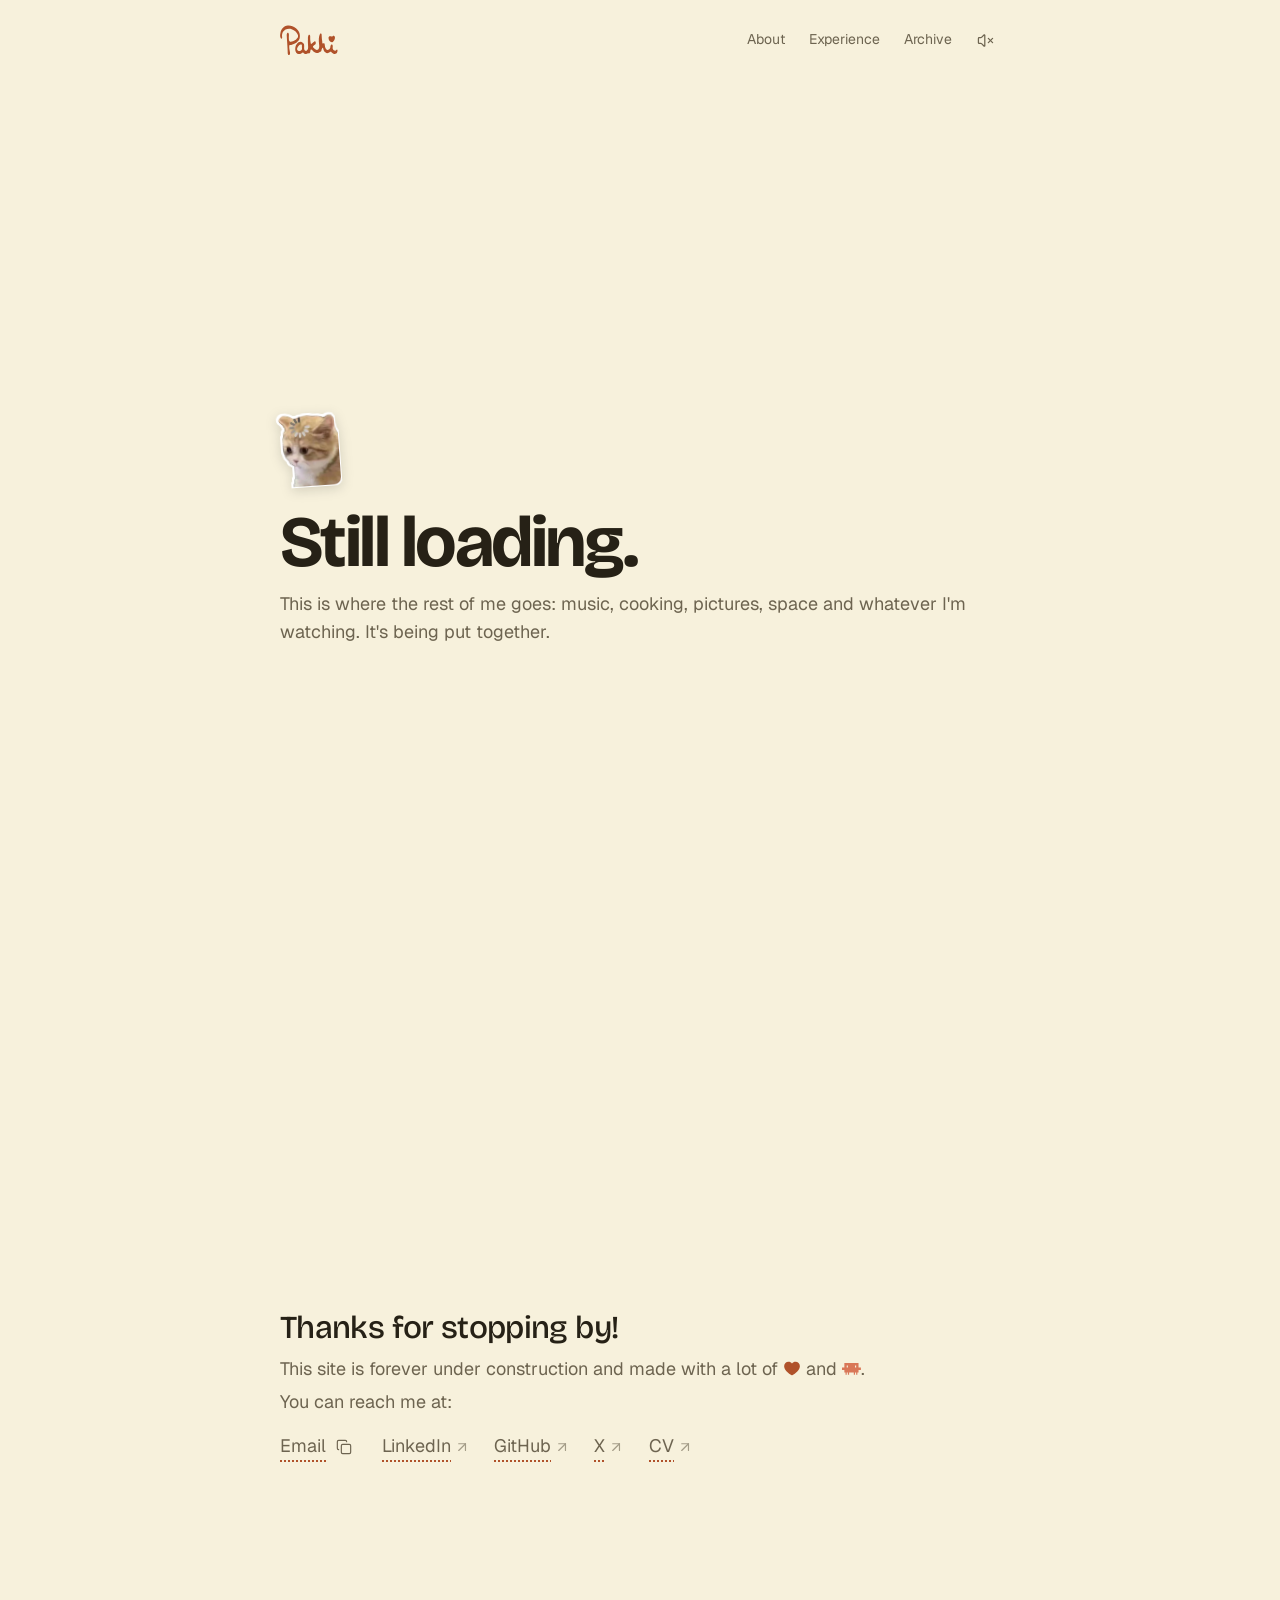
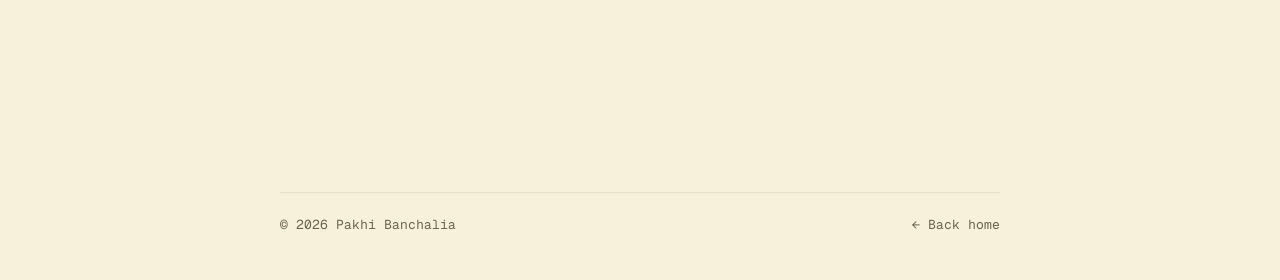
==== commit 22047e07: "Full-screen sections, ding-dong name bell, music strip with album cover" ====
--- a/archive.html
+++ b/archive.html
@@ -8,10 +8,10 @@
   <link rel="preconnect" href="https://fonts.googleapis.com">
   <link rel="preconnect" href="https://fonts.gstatic.com" crossorigin>
   <link href="https://fonts.googleapis.com/css2?family=Bricolage+Grotesque:opsz,wdth,wght@12..96,75..100,400..800&family=Geist:wght@400;500&family=Geist+Mono&display=swap" rel="stylesheet">
-  <link rel="stylesheet" href="styles.css?v=35">
+  <link rel="stylesheet" href="styles.css?v=44">
   <script src="palette.js?v=2"></script>
-  <script src="sfx.js?v=4" defer></script>
-  <script src="music.js?v=2" defer></script>
+  <script src="sfx.js?v=10" defer></script>
+  <script src="music.js?v=7" defer></script>
   <script src="contact.js?v=3" defer></script>
 </head>
 <body>
@@ -21,7 +21,17 @@
       <a class="wavy" href="./#about">About</a>
       <a class="wavy" href="./#experience">Experience</a>
       <a class="wavy" href="archive.html" aria-current="page">Archive</a>
-          <button class="sound" type="button" aria-pressed="false" aria-label="Play music: chocolate milk"><svg class="icon i-off" viewBox="0 0 24 24" fill="none" stroke="currentColor" stroke-width="1.75" stroke-linecap="round" stroke-linejoin="round" aria-hidden="true"><path d="M11 4.702a.705.705 0 0 0-1.203-.498L6.413 7.587A1.4 1.4 0 0 1 5.416 8H3a1 1 0 0 0-1 1v6a1 1 0 0 0 1 1h2.416a1.4 1.4 0 0 1 .997.413l3.383 3.384A.705.705 0 0 0 11 19.298z"/><line x1="22" x2="16" y1="9" y2="15"/><line x1="16" x2="22" y1="9" y2="15"/></svg><svg class="icon i-on" viewBox="0 0 24 24" fill="none" stroke="currentColor" stroke-width="1.75" stroke-linecap="round" stroke-linejoin="round" aria-hidden="true"><path d="M11 4.702a.705.705 0 0 0-1.203-.498L6.413 7.587A1.4 1.4 0 0 1 5.416 8H3a1 1 0 0 0-1 1v6a1 1 0 0 0 1 1h2.416a1.4 1.4 0 0 1 .997.413l3.383 3.384A.705.705 0 0 0 11 19.298z"/><path d="M16 9a5 5 0 0 1 0 6"/><path d="M19.364 18.364a9 9 0 0 0 0-12.728"/></svg><span class="now" aria-hidden="true">♪ chocolate milk</span></button>
+          <div class="music">
+        <button class="sound" type="button" aria-pressed="false" aria-label="Play music: chocolate milk"><svg class="icon i-off" viewBox="0 0 24 24" fill="none" stroke="currentColor" stroke-width="1.75" stroke-linecap="round" stroke-linejoin="round" aria-hidden="true"><path d="M11 4.702a.705.705 0 0 0-1.203-.498L6.413 7.587A1.4 1.4 0 0 1 5.416 8H3a1 1 0 0 0-1 1v6a1 1 0 0 0 1 1h2.416a1.4 1.4 0 0 1 .997.413l3.383 3.384A.705.705 0 0 0 11 19.298z"/><line x1="22" x2="16" y1="9" y2="15"/><line x1="16" x2="22" y1="9" y2="15"/></svg><svg class="icon i-on" viewBox="0 0 24 24" fill="none" stroke="currentColor" stroke-width="1.75" stroke-linecap="round" stroke-linejoin="round" aria-hidden="true"><path d="M11 4.702a.705.705 0 0 0-1.203-.498L6.413 7.587A1.4 1.4 0 0 1 5.416 8H3a1 1 0 0 0-1 1v6a1 1 0 0 0 1 1h2.416a1.4 1.4 0 0 1 .997.413l3.383 3.384A.705.705 0 0 0 11 19.298z"/><path d="M16 9a5 5 0 0 1 0 6"/><path d="M19.364 18.364a9 9 0 0 0 0-12.728"/></svg></button>
+        <aside class="player" id="player" aria-label="Music player" aria-hidden="true">
+        <img class="cover" src="assets/chocolate-milk.webp" alt="" width="80" height="80">
+        <div class="yt" aria-hidden="true"><div id="yt"></div></div>
+        <div class="meta">
+          <div class="song"><p class="title">chocolate milk</p><p class="artist">yawn.</p></div>
+          <p class="open"><a class="spotify" href="https://open.spotify.com/track/5IBHUdEapfgKRPzxR2Amns" target="_blank" rel="noreferrer" aria-label="Open in Spotify" title="Open in Spotify"><svg viewBox="0 0 24 24" fill="currentColor" aria-hidden="true"><path d="M12 0C5.4 0 0 5.4 0 12s5.4 12 12 12 12-5.4 12-12S18.66 0 12 0zm5.521 17.34c-.24.359-.66.48-1.021.24-2.82-1.74-6.36-2.101-10.561-1.141-.418.122-.779-.179-.899-.539-.12-.421.18-.78.54-.9 4.56-1.021 8.52-.6 11.64 1.32.42.18.479.659.301 1.02zm1.44-3.3c-.301.42-.841.6-1.262.3-3.239-1.98-8.159-2.58-11.939-1.38-.479.12-1.02-.12-1.14-.6-.12-.48.12-1.021.6-1.141C9.6 9.9 15 10.561 18.72 12.84c.361.181.54.78.241 1.2zm.12-3.36C15.24 8.4 8.82 8.16 5.16 9.301c-.6.179-1.2-.181-1.38-.721-.18-.601.18-1.2.72-1.381 4.26-1.26 11.28-1.02 15.721 1.621.539.3.719 1.02.419 1.56-.299.421-1.02.599-1.559.3z"/></svg></a><a class="ytm" href="https://music.youtube.com/watch?v=rz4atfBfcw8" target="_blank" rel="noreferrer" aria-label="Open in YouTube Music" title="Open in YouTube Music"><svg viewBox="0 0 24 24" fill="currentColor" aria-hidden="true"><path d="M12 0C5.376 0 0 5.376 0 12s5.376 12 12 12 12-5.376 12-12S18.624 0 12 0zm0 19.104c-3.924 0-7.104-3.18-7.104-7.104S8.076 4.896 12 4.896s7.104 3.18 7.104 7.104-3.18 7.104-7.104 7.104zm0-13.332c-3.432 0-6.228 2.796-6.228 6.228S8.568 18.228 12 18.228s6.228-2.796 6.228-6.228S15.432 5.772 12 5.772zM9.684 15.54V8.46L15.816 12l-6.132 3.54z"/></svg></a></p>
+        </div>
+      </aside>
+      </div>
     </nav>
   </header>
 
@@ -42,6 +52,5 @@
     <span>© 2026 Pakhi Banchalia</span>
     <a class="wavy" href="./"><span aria-hidden="true">←</span> Back home</a>
   </footer>
-  <div class="player" id="player" aria-hidden="true"><div id="spotify"></div></div>
 </body>
 </html>
--- a/styles.css
+++ b/styles.css
@@ -5,6 +5,8 @@
 
   /* One column for the whole site: header, sections and footer share it. */
   --page: 720px;
+  --top-h: 80px;    /* navbar height */
+  --foot-h: 88px;   /* footer height */
   --gutter: 32px;
 }
 
@@ -96,44 +98,66 @@
 .sound .i-on, .sound[aria-pressed="true"] .i-off { display: none; }
 .sound[aria-pressed="true"] .i-on { display: block; }
 .sound[aria-pressed="true"] { color: var(--accent); }
-.sound .now {
+
+
+/* Music player: a slim strip under the speaker with the album cover, the song,
+   Spotify / YouTube Music links. Shows while the music plays, and as a preview
+   when hovering the speaker. */
+.music { position: relative; }
+.player {
   position: absolute;
-  top: calc(100% + 8px);
-  right: 0;
-  padding: 5px 10px;
-  border-radius: 99px;
-  background: var(--ink);
-  color: var(--paper);
-  font: 12px var(--mono);
-  white-space: nowrap;
+  top: calc(100% + 10px);
+  right: -6px;
+  z-index: 50;
+  display: flex;
+  align-items: center;
+  gap: 9px;
+  width: 204px;
+  padding: 6px 10px 6px 6px;
+  border-radius: 13px;
+  background: color-mix(in srgb, var(--paper) 70%, #fff);
+  border: 1px solid color-mix(in srgb, var(--accent) 18%, transparent);
+  box-shadow: 0 12px 28px color-mix(in srgb, var(--ink) 14%, transparent);
   opacity: 0;
-  transform: translateY(-4px);
-  pointer-events: none;
-  transition: opacity 0.2s, transform 0.2s;
-}
-.sound:hover .now, .sound:focus-visible .now { opacity: 1; transform: none; }
-
-/* The Spotify player itself: off-screen until it's needed. */
-.player {
-  position: fixed;
-  right: 16px;
-  bottom: 16px;
-  z-index: 50;
-  width: 300px;
-  border-radius: 12px;
-  overflow: hidden;
-  box-shadow: 0 8px 24px rgba(0, 0, 0, 0.15);
-  transform: translateY(calc(100% + 40px));
-  transition: transform 0.4s cubic-bezier(0.22, 1, 0.36, 1);
-}
-.player.open { transform: none; }
-
+  visibility: hidden;
+  transform: translateY(-6px);
+  transform-origin: top right;
+  transition: opacity 0.25s ease, transform 0.35s cubic-bezier(0.22, 1, 0.36, 1), visibility 0s linear 0.35s;
+}
+/* a see-through bridge so the mouse can travel from the speaker to the strip */
+.player::after { content: ""; position: absolute; left: 0; right: 0; bottom: 100%; height: 12px; }
+.player.open,
+.music:hover .player,
+.music:focus-within .player { opacity: 1; visibility: visible; transform: none; transition-delay: 0s; }
+
+.player .cover { flex: none; width: 38px; height: 38px; border-radius: 8px; object-fit: cover; }
+/* YouTube's player does the playing, out of sight */
+.player .yt { position: absolute; width: 1px; height: 1px; overflow: hidden; opacity: 0; pointer-events: none; }
+
+.player .meta { display: flex; align-items: center; gap: 8px; flex: 1; min-width: 0; }
+.player .meta p { margin: 0; }
+.player .title { font: 500 13px/1.2 var(--display); letter-spacing: -0.01em; color: var(--ink); white-space: nowrap; }
+.player .artist { font-size: 12px; line-height: 1.3; color: var(--soft); }
+.player .song { flex: 1; min-width: 0; }
+.player .open { display: flex; gap: 6px; }
+/* Spotify and YouTube Music: quiet until hovered, then their own colours */
+.player .open a { display: grid; color: var(--soft); transition: color 0.2s, transform 0.2s; }
+.player .open a svg { width: 15px; height: 15px; }
+.player .open a:hover { transform: translateY(-1px); }
+.player .open .spotify:hover { color: #1db954; }
+.player .open .ytm:hover { color: #ff0000; }
+
+
+/* One section per screen: each fills the window and its content sits in the
+   middle; scrolling settles gently on the next one. The hero shares its
+   screen with the navbar, the contact section with the footer. */
+html { scroll-snap-type: y proximity; }
 .canvas {
-  /* One screen tall, but capped so very tall monitors don't get a wall of space. */
-  min-height: min(calc(100svh - 76px), 900px);
+  min-height: calc(100svh - var(--top-h));
   display: grid;
   place-items: center;
-  padding: 0 var(--gutter) min(12vh, 100px);
+  padding: 0 var(--gutter);
+  scroll-snap-align: end;
 }
 
 /* Hello: the heading and its cut-out share a row, the line sits under both. */
@@ -219,10 +243,17 @@
 
 .block {
   position: relative;
+  box-sizing: border-box;
+  min-height: 100svh;
+  display: flex;
+  flex-direction: column;
+  justify-content: center;
   max-width: calc(var(--page) + 2 * var(--gutter));
   margin: 0 auto;
-  padding: 120px var(--gutter) 40px;
-}
+  padding: 64px var(--gutter);
+  scroll-snap-align: start;
+}
+.block.contact { min-height: calc(100svh - var(--foot-h)); }
 
 .block-head { margin-bottom: 40px; }
 
@@ -539,8 +570,10 @@
   flex-wrap: wrap;
   gap: 8px 24px;
   max-width: calc(var(--page) + 2 * var(--gutter));
-  margin: 96px auto 0;
+  margin: 0 auto;
   padding: 24px var(--gutter) 40px;
+  box-sizing: border-box;
+  min-height: var(--foot-h);
   /* A rule that stops at the column edges, not the window's. */
   background: linear-gradient(var(--line), var(--line)) var(--gutter) 0 / calc(100% - 2 * var(--gutter)) 1px no-repeat;
   font: 13px var(--mono);
@@ -548,7 +581,7 @@
 }
 
 /* Archive, for now: under construction. */
-.construction { min-height: min(60svh, 560px); display: grid; align-content: center; justify-items: start; }
+.construction { display: flex; flex-direction: column; justify-content: center; align-items: flex-start; }
 .construction .pic { height: 72px; margin: 0 0 20px; transform: rotate(-4deg); }
 .construction h1 {
   margin: 0 0 12px;
@@ -608,8 +641,7 @@
 
 @media (max-width: 720px) {
   :root { --gutter: 16px; }
-  .construction { min-height: 0; }
-  .block { padding-top: 88px; padding-bottom: 24px; }
+  .block { padding-top: 48px; padding-bottom: 48px; }
   /* phones: the year moves above the place name, the logo keeps its column */
   .roles { --logo: 38px; --gap: 14px; }
   .roles li { grid-template-columns: var(--logo) minmax(0, 1fr); }
@@ -629,7 +661,7 @@
    beside them. The hero no longer fills
    the whole screen, so About shows up sooner. */
 @media (max-width: 560px) {
-  .canvas { min-height: 0; padding-top: 56px; padding-bottom: 24px; }
+
   .hello {
     grid-template-columns: minmax(0, 1fr) auto;
     grid-template-areas: "title me" "what me";
@@ -650,6 +682,7 @@
 }
 
 @media (max-width: 560px) {
+  :root { --top-h: 72px; }
   .top { padding-top: 20px; padding-bottom: 20px; }
   .top nav { gap: 14px; }
 }
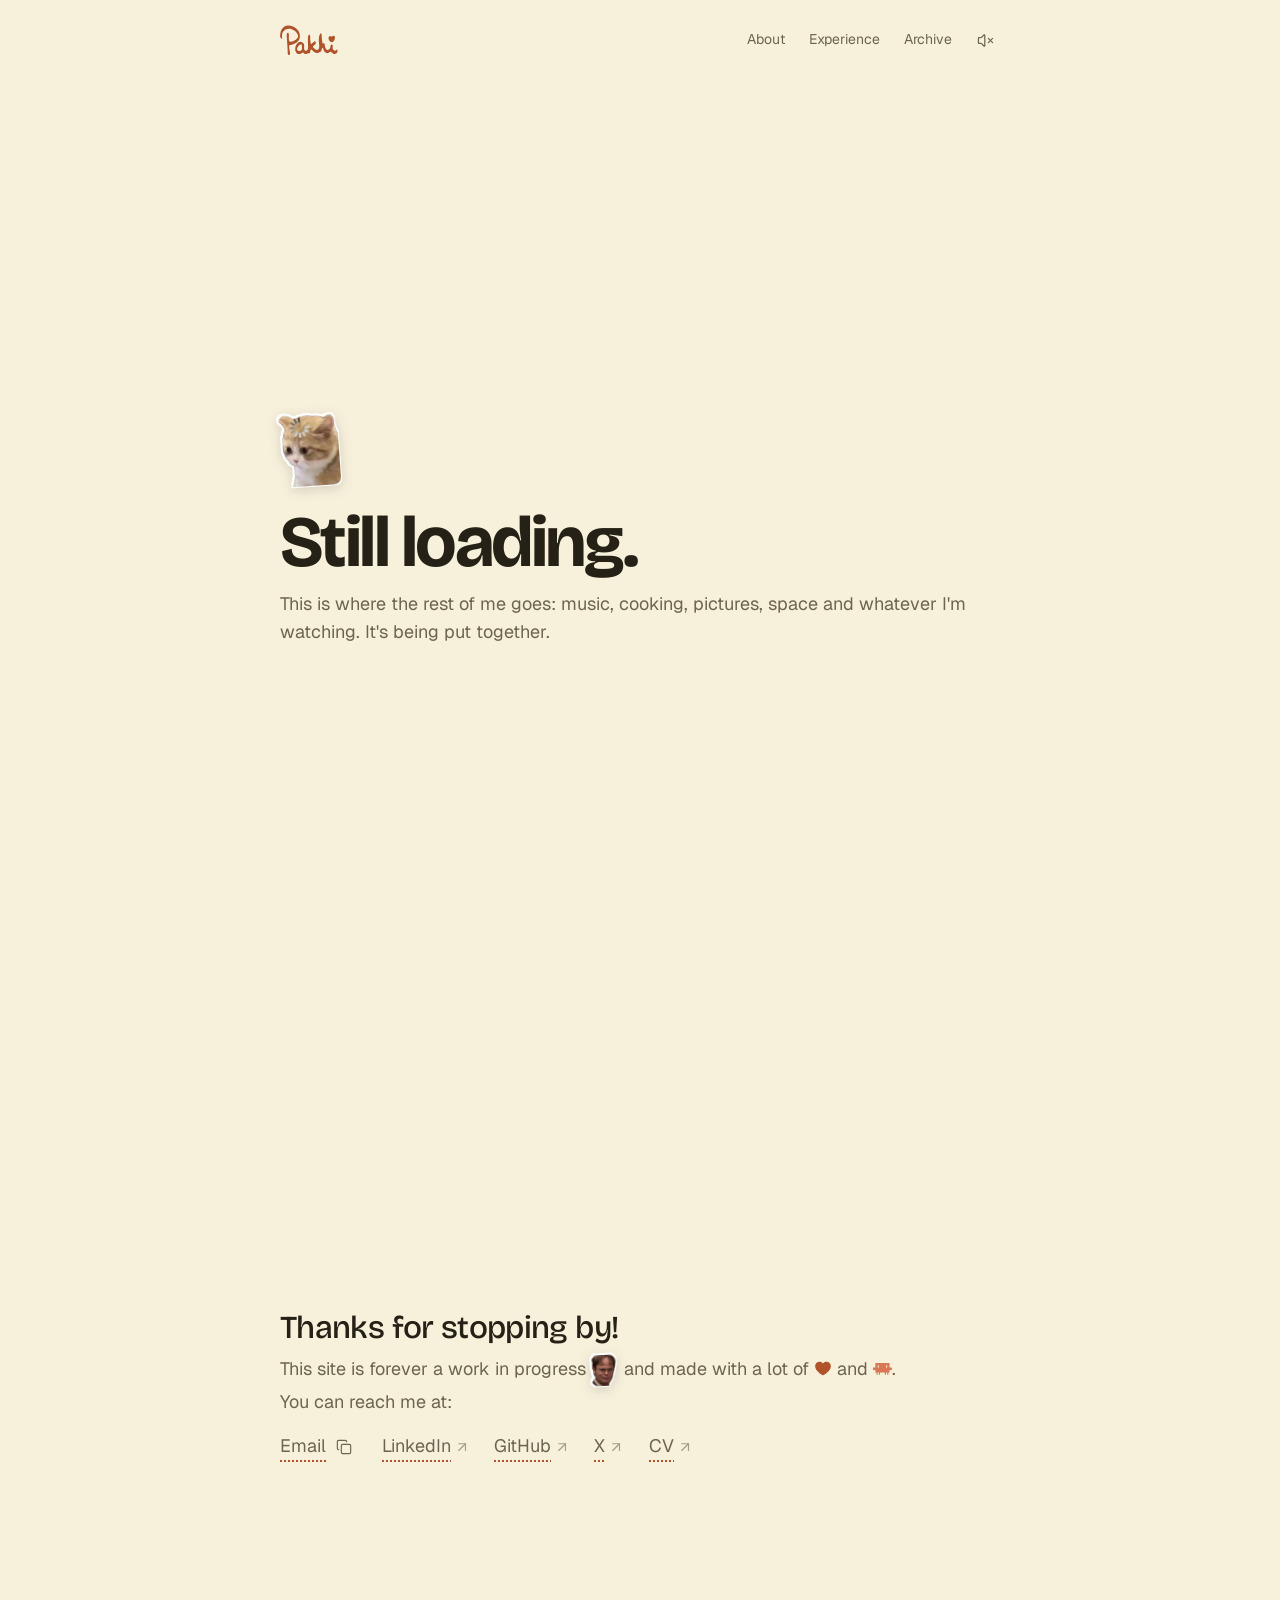
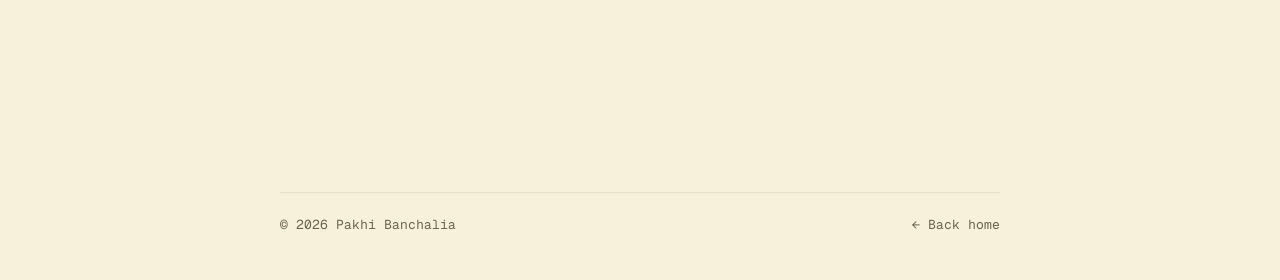
==== commit b6ad825d: "Sky rose palette, Dwight sticker, flower favicon" ====
--- a/archive.html
+++ b/archive.html
@@ -3,13 +3,16 @@
 <head>
   <meta charset="utf-8">
   <meta name="viewport" content="width=device-width, initial-scale=1">
+  <link rel="icon" href="favicon.svg?v=2" type="image/svg+xml">
+  <link rel="icon" href="favicon-32.png" sizes="32x32" type="image/png">
+  <link rel="apple-touch-icon" href="apple-touch-icon.png">
   <title>Archive · Pakhi Banchalia</title>
   <meta name="description" content="The rest of me, coming soon.">
   <link rel="preconnect" href="https://fonts.googleapis.com">
   <link rel="preconnect" href="https://fonts.gstatic.com" crossorigin>
   <link href="https://fonts.googleapis.com/css2?family=Bricolage+Grotesque:opsz,wdth,wght@12..96,75..100,400..800&family=Geist:wght@400;500&family=Geist+Mono&display=swap" rel="stylesheet">
-  <link rel="stylesheet" href="styles.css?v=44">
-  <script src="palette.js?v=2"></script>
+  <link rel="stylesheet" href="styles.css?v=49">
+  <script src="palette.js?v=5"></script>
   <script src="sfx.js?v=10" defer></script>
   <script src="music.js?v=7" defer></script>
   <script src="contact.js?v=3" defer></script>
@@ -43,7 +46,7 @@
 
   <section class="block contact">
     <h2 class="say">Thanks for stopping by!</h2>
-    <p class="thanks">This site is forever under construction and made with a lot of <svg class="ph-heart" viewBox="0 0 256 256" fill="currentColor" aria-hidden="true"><path d="M240,102c0,70-103.79,126.66-108.21,129a8,8,0,0,1-7.58,0C119.79,228.66,16,172,16,102A62.07,62.07,0,0,1,78,40c20.65,0,38.73,8.88,50,23.89C139.27,48.88,157.35,40,178,40A62.07,62.07,0,0,1,240,102Z"/></svg> and <svg class="mascot" viewBox="0 0 24 24" aria-hidden="true"><path fill="#D97757" fill-rule="evenodd" clip-rule="evenodd" d="M20.998 10.949H24v3.102h-3v3.028h-1.487V20H18v-2.921h-1.487V20H15v-2.921H9V20H7.488v-2.921H6V20H4.487v-2.921H3V14.05H0V10.95h3V5h17.998v5.949zM6 10.949h1.488V8.102H6v2.847zm10.51 0H18V8.102h-1.49v2.847z"/></svg>.</p>
+    <p class="thanks">This site is forever a work in progress<img class="pic" src="assets/dwight.webp" alt="" width="200" height="247"> and made with a lot of <svg class="ph-heart" viewBox="0 0 256 256" fill="currentColor" aria-hidden="true"><path d="M240,102c0,70-103.79,126.66-108.21,129a8,8,0,0,1-7.58,0C119.79,228.66,16,172,16,102A62.07,62.07,0,0,1,78,40c20.65,0,38.73,8.88,50,23.89C139.27,48.88,157.35,40,178,40A62.07,62.07,0,0,1,240,102Z"/></svg> and <svg class="mascot" viewBox="0 0 24 24" aria-hidden="true"><path fill="#D97757" fill-rule="evenodd" clip-rule="evenodd" d="M20.998 10.949H24v3.102h-3v3.028h-1.487V20H18v-2.921h-1.487V20H15v-2.921H9V20H7.488v-2.921H6V20H4.487v-2.921H3V14.05H0V10.95h3V5h17.998v5.949zM6 10.949h1.488V8.102H6v2.847zm10.51 0H18V8.102h-1.49v2.847z"/></svg>.</p>
     <p class="thanks reach">You can reach me at:</p>
     <p class="links"><span class="email"><a href="mailto:pakhibanchalia24@gmail.com"><span class="t">Email</span></a><button class="copy" type="button" data-copy="pakhibanchalia24@gmail.com" aria-label="Copy email address"><svg class="icon i-copy" viewBox="0 0 24 24" fill="none" stroke="currentColor" stroke-width="1.75" stroke-linecap="round" stroke-linejoin="round" aria-hidden="true"><rect width="14" height="14" x="8" y="8" rx="2" ry="2"/><path d="M4 16c-1.1 0-2-.9-2-2V4c0-1.1.9-2 2-2h10c1.1 0 2 .9 2 2"/></svg><svg class="icon i-done" viewBox="0 0 24 24" fill="none" stroke="currentColor" stroke-width="1.75" stroke-linecap="round" stroke-linejoin="round" aria-hidden="true"><path d="M20 6 9 17l-5-5"/></svg><span class="copied" aria-live="polite"></span></button></span><a href="https://www.linkedin.com/in/pakhibanchalia/" target="_blank" rel="noreferrer"><span class="t">LinkedIn</span> <svg class="icon" viewBox="0 0 24 24" fill="none" stroke="currentColor" stroke-width="1.75" stroke-linecap="round" stroke-linejoin="round" aria-hidden="true"><path d="M7 7h10v10"/><path d="M7 17 17 7"/></svg></a><a href="https://github.com/PakhiBanchalia" target="_blank" rel="noreferrer"><span class="t">GitHub</span> <svg class="icon" viewBox="0 0 24 24" fill="none" stroke="currentColor" stroke-width="1.75" stroke-linecap="round" stroke-linejoin="round" aria-hidden="true"><path d="M7 7h10v10"/><path d="M7 17 17 7"/></svg></a><a href="https://x.com/PakhiBanchalia" target="_blank" rel="noreferrer"><span class="t">X</span> <svg class="icon" viewBox="0 0 24 24" fill="none" stroke="currentColor" stroke-width="1.75" stroke-linecap="round" stroke-linejoin="round" aria-hidden="true"><path d="M7 7h10v10"/><path d="M7 17 17 7"/></svg></a><a href="https://pakhibanchalia.github.io/cv/" target="_blank" rel="noreferrer"><span class="t">CV</span> <svg class="icon" viewBox="0 0 24 24" fill="none" stroke="currentColor" stroke-width="1.75" stroke-linecap="round" stroke-linejoin="round" aria-hidden="true"><path d="M7 7h10v10"/><path d="M7 17 17 7"/></svg></a></p>
   </section>
--- a/styles.css
+++ b/styles.css
@@ -15,8 +15,6 @@
    palette to stay at 4.5:1 or better against the paper. */
 :root,
 [data-palette="off-white"]   { --paper: #faf9f6; --ink: #1d1c1a; --soft: #6c6862; --accent: #3c63d6; }
-[data-palette="sage"]        { --paper: #e6ebe0; --ink: #1f241d; --soft: #5c6657; --accent: #46663f; }
-[data-palette="deep-sage"]   { --paper: #d6dfcd; --ink: #1c2219; --soft: #525d4c; --accent: #3a5a34; }
 [data-palette="baby-blue"]   { --paper: #e5eef6; --ink: #1a2028; --soft: #566577; --accent: #2f5ea8; }
 [data-palette="powder-blue"] { --paper: #d6e5f1; --ink: #18202a; --soft: #4f6073; --accent: #24548f; }
 [data-palette="butter"]      { --paper: #f7f1dc; --ink: #262116; --soft: #6d6450; --accent: #b0522a; }
@@ -25,6 +23,8 @@
 [data-palette="peach"]       { --paper: #f9e9de; --ink: #2a1f19; --soft: #76604f; --accent: #a2421c; }
 [data-palette="mint"]        { --paper: #e3f2eb; --ink: #17231d; --soft: #53685d; --accent: #25775a; }
 [data-palette="mint-rose"]   { --paper: #e3f2eb; --ink: #17231d; --soft: #53685d; --accent: #b03c5c; }
+[data-palette="blue-rose"]   { --paper: #d6e5f1; --ink: #18202a; --soft: #4f6073; --accent: #b03c5c; }
+[data-palette="sky-rose"]    { --paper: #cde0f5; --ink: #18202a; --soft: #4d5f75; --accent: #b03c5c; }
 [data-palette="oat"]         { --paper: #efebe3; --ink: #221e19; --soft: #655d52; --accent: #7a4a2c; }
 
 :root { --line: color-mix(in srgb, var(--ink) 9%, transparent); }
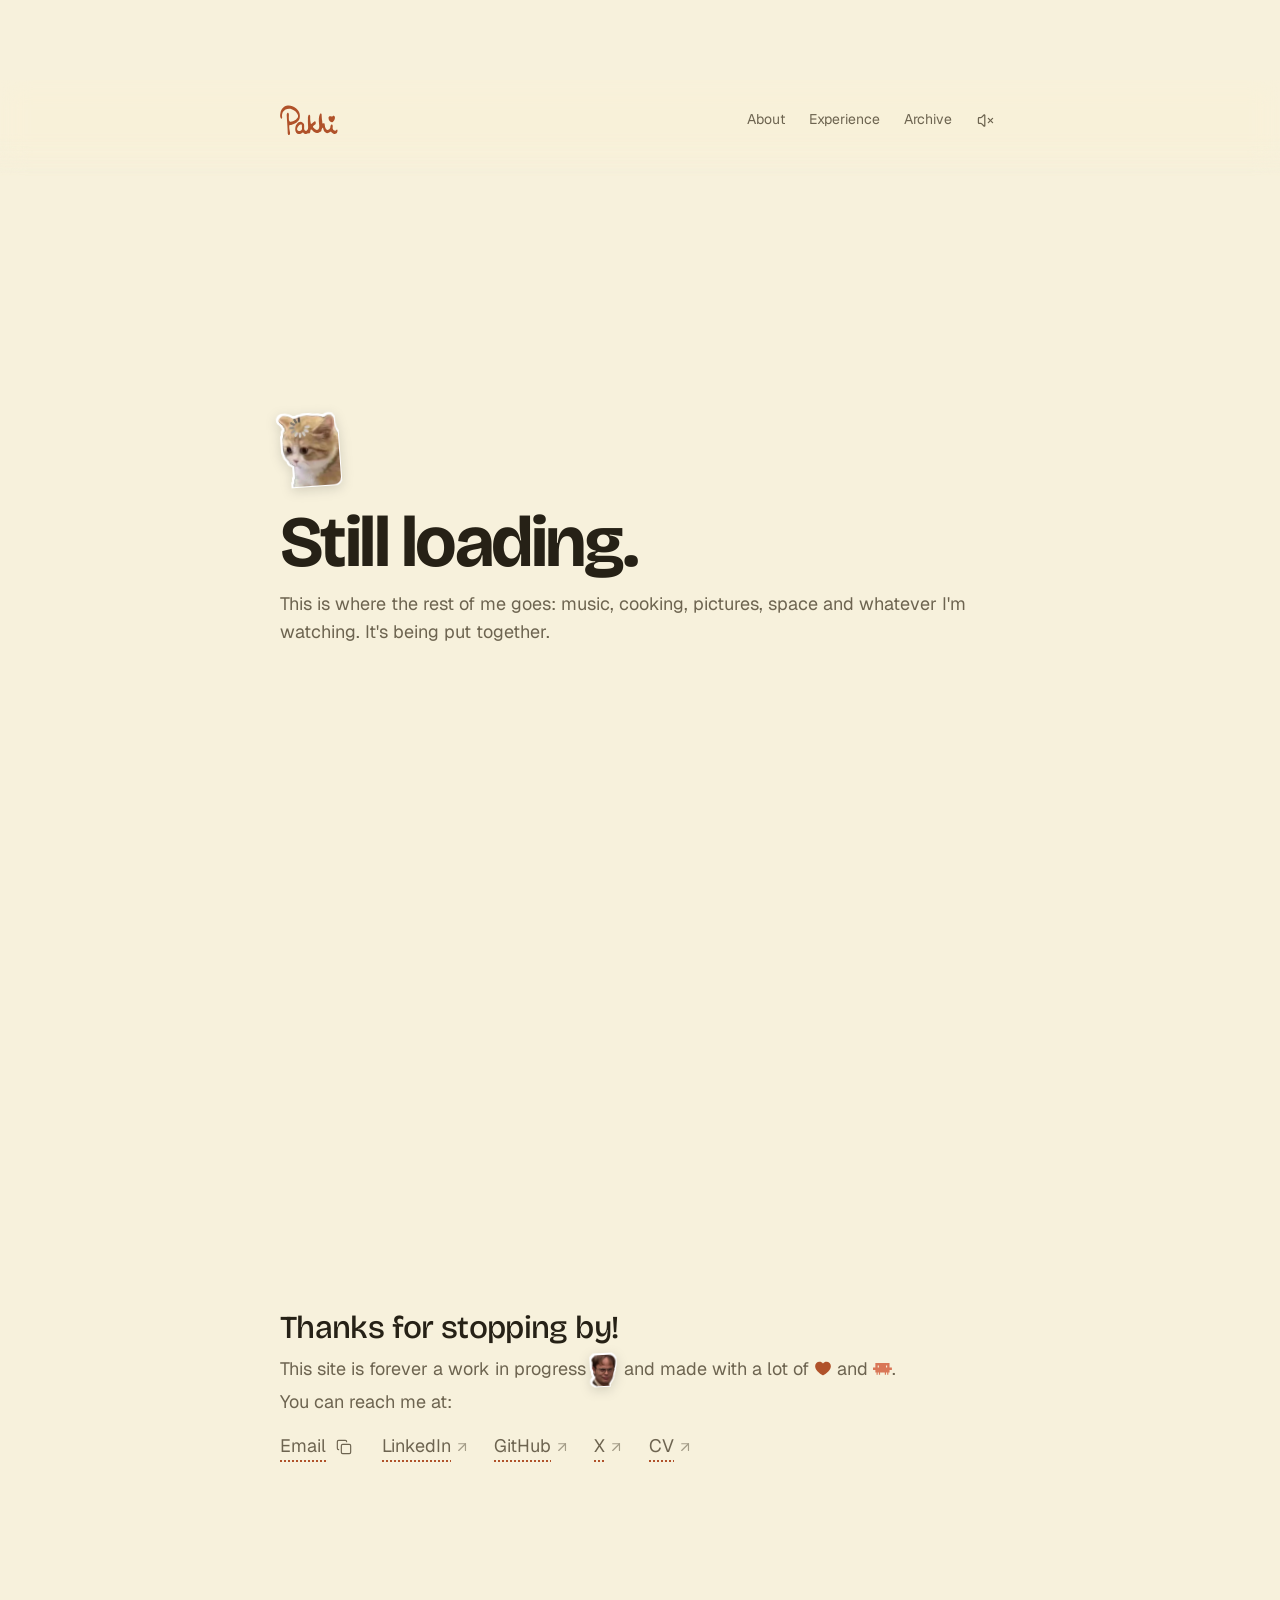
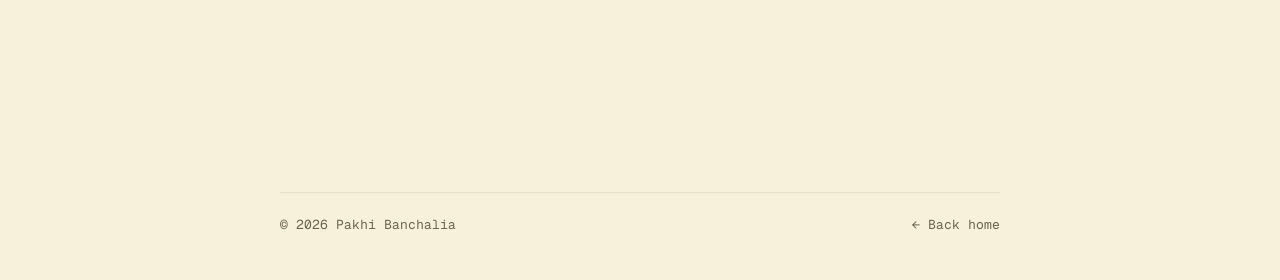
==== commit c76e8568: "Foggy sticky navbar, phone menu, touch-friendly links, name and speaker fixes" ====
--- a/archive.html
+++ b/archive.html
@@ -3,7 +3,7 @@
 <head>
   <meta charset="utf-8">
   <meta name="viewport" content="width=device-width, initial-scale=1">
-  <link rel="icon" href="favicon.svg?v=2" type="image/svg+xml">
+  <link rel="icon" href="favicon.svg?v=6" type="image/svg+xml">
   <link rel="icon" href="favicon-32.png" sizes="32x32" type="image/png">
   <link rel="apple-touch-icon" href="apple-touch-icon.png">
   <title>Archive · Pakhi Banchalia</title>
@@ -11,10 +11,11 @@
   <link rel="preconnect" href="https://fonts.googleapis.com">
   <link rel="preconnect" href="https://fonts.gstatic.com" crossorigin>
   <link href="https://fonts.googleapis.com/css2?family=Bricolage+Grotesque:opsz,wdth,wght@12..96,75..100,400..800&family=Geist:wght@400;500&family=Geist+Mono&display=swap" rel="stylesheet">
-  <link rel="stylesheet" href="styles.css?v=49">
+  <link rel="stylesheet" href="styles.css?v=55">
   <script src="palette.js?v=5"></script>
-  <script src="sfx.js?v=10" defer></script>
-  <script src="music.js?v=7" defer></script>
+  <script src="sfx.js?v=12" defer></script>
+  <script src="nav.js?v=1" defer></script>
+  <script src="music.js?v=10" defer></script>
   <script src="contact.js?v=3" defer></script>
 </head>
 <body>
@@ -27,16 +28,21 @@
           <div class="music">
         <button class="sound" type="button" aria-pressed="false" aria-label="Play music: chocolate milk"><svg class="icon i-off" viewBox="0 0 24 24" fill="none" stroke="currentColor" stroke-width="1.75" stroke-linecap="round" stroke-linejoin="round" aria-hidden="true"><path d="M11 4.702a.705.705 0 0 0-1.203-.498L6.413 7.587A1.4 1.4 0 0 1 5.416 8H3a1 1 0 0 0-1 1v6a1 1 0 0 0 1 1h2.416a1.4 1.4 0 0 1 .997.413l3.383 3.384A.705.705 0 0 0 11 19.298z"/><line x1="22" x2="16" y1="9" y2="15"/><line x1="16" x2="22" y1="9" y2="15"/></svg><svg class="icon i-on" viewBox="0 0 24 24" fill="none" stroke="currentColor" stroke-width="1.75" stroke-linecap="round" stroke-linejoin="round" aria-hidden="true"><path d="M11 4.702a.705.705 0 0 0-1.203-.498L6.413 7.587A1.4 1.4 0 0 1 5.416 8H3a1 1 0 0 0-1 1v6a1 1 0 0 0 1 1h2.416a1.4 1.4 0 0 1 .997.413l3.383 3.384A.705.705 0 0 0 11 19.298z"/><path d="M16 9a5 5 0 0 1 0 6"/><path d="M19.364 18.364a9 9 0 0 0 0-12.728"/></svg></button>
         <aside class="player" id="player" aria-label="Music player" aria-hidden="true">
-        <img class="cover" src="assets/chocolate-milk.webp" alt="" width="80" height="80">
-        <div class="yt" aria-hidden="true"><div id="yt"></div></div>
-        <div class="meta">
-          <div class="song"><p class="title">chocolate milk</p><p class="artist">yawn.</p></div>
-          <p class="open"><a class="spotify" href="https://open.spotify.com/track/5IBHUdEapfgKRPzxR2Amns" target="_blank" rel="noreferrer" aria-label="Open in Spotify" title="Open in Spotify"><svg viewBox="0 0 24 24" fill="currentColor" aria-hidden="true"><path d="M12 0C5.4 0 0 5.4 0 12s5.4 12 12 12 12-5.4 12-12S18.66 0 12 0zm5.521 17.34c-.24.359-.66.48-1.021.24-2.82-1.74-6.36-2.101-10.561-1.141-.418.122-.779-.179-.899-.539-.12-.421.18-.78.54-.9 4.56-1.021 8.52-.6 11.64 1.32.42.18.479.659.301 1.02zm1.44-3.3c-.301.42-.841.6-1.262.3-3.239-1.98-8.159-2.58-11.939-1.38-.479.12-1.02-.12-1.14-.6-.12-.48.12-1.021.6-1.141C9.6 9.9 15 10.561 18.72 12.84c.361.181.54.78.241 1.2zm.12-3.36C15.24 8.4 8.82 8.16 5.16 9.301c-.6.179-1.2-.181-1.38-.721-.18-.601.18-1.2.72-1.381 4.26-1.26 11.28-1.02 15.721 1.621.539.3.719 1.02.419 1.56-.299.421-1.02.599-1.559.3z"/></svg></a><a class="ytm" href="https://music.youtube.com/watch?v=rz4atfBfcw8" target="_blank" rel="noreferrer" aria-label="Open in YouTube Music" title="Open in YouTube Music"><svg viewBox="0 0 24 24" fill="currentColor" aria-hidden="true"><path d="M12 0C5.376 0 0 5.376 0 12s5.376 12 12 12 12-5.376 12-12S18.624 0 12 0zm0 19.104c-3.924 0-7.104-3.18-7.104-7.104S8.076 4.896 12 4.896s7.104 3.18 7.104 7.104-3.18 7.104-7.104 7.104zm0-13.332c-3.432 0-6.228 2.796-6.228 6.228S8.568 18.228 12 18.228s6.228-2.796 6.228-6.228S15.432 5.772 12 5.772zM9.684 15.54V8.46L15.816 12l-6.132 3.54z"/></svg></a></p>
-        </div>
+        <div id="sp"></div>
       </aside>
       </div>
+        <button class="burger" type="button" aria-expanded="false" aria-controls="menu" aria-label="Open menu"><svg class="icon" viewBox="0 0 24 24" fill="none" stroke="currentColor" stroke-width="1.75" stroke-linecap="round" aria-hidden="true"><line class="l1" x1="4" x2="20" y1="6" y2="6"/><line class="l2" x1="4" x2="20" y1="12" y2="12"/><line class="l3" x1="4" x2="20" y1="18" y2="18"/></svg></button>
     </nav>
   </header>
+
+  <!-- phones: the menu button opens this over the page -->
+  <div class="menu" id="menu" aria-hidden="true">
+    <nav aria-label="Menu">
+      <a href="./#about">About</a>
+      <a href="./#experience">Experience</a>
+      <a href="archive.html" aria-current="page">Archive</a>
+    </nav>
+  </div>
 
   <main class="block construction">
     <img class="pic" src="assets/loading-cat.png" alt="An orange kitten with a loading spinner on its head" width="230" height="280">
--- a/styles.css
+++ b/styles.css
@@ -44,23 +44,50 @@
 
 a { color: inherit; text-decoration: none; }
 
+/* The navbar stays at the top as you scroll: it slips away while you scroll
+   down and comes back as soon as you scroll up (nav.js sets .hide). Once the
+   page has moved, it gets a foggy glass background. */
 .top {
+  position: sticky;
+  top: 0;
+  z-index: 40;
   display: flex;
   justify-content: space-between;
   align-items: center;
-  flex-wrap: wrap;
   gap: 8px 20px;
-  max-width: calc(var(--page) + 2 * var(--gutter));
-  margin: 0 auto;
-  padding: 24px var(--gutter);
+  /* full width for the glass, content lined up with the page column */
+  padding: 24px max(var(--gutter), calc((100% - var(--page)) / 2));
   font-size: 14px;
-}
+  transition: transform 0.4s cubic-bezier(0.22, 1, 0.36, 1);
+}
+/* the glass is its own layer, so the menu (fixed) isn't trapped inside it */
+.top::before {
+  content: "";
+  position: absolute;
+  inset: 0;
+  z-index: -1;
+  background: color-mix(in srgb, var(--paper) 55%, transparent);
+  -webkit-backdrop-filter: blur(14px) saturate(1.3);
+          backdrop-filter: blur(14px) saturate(1.3);
+  /* no edge: the fog thins out towards the bottom and melts into the page */
+  -webkit-mask: linear-gradient(to bottom, #000 55%, transparent);
+          mask: linear-gradient(to bottom, #000 55%, transparent);
+  bottom: -16px;
+  opacity: 0;
+  transition: opacity 0.3s ease;
+}
+.top.scrolled::before { opacity: 1; }
+.top.hide { transform: translateY(-100%); }
+.top.hide .player { opacity: 0; }
+/* under the open menu the bar is see-through: the menu is the glass now */
+.top.menu-open::before { opacity: 0; }
 
 .top .name { display: block; white-space: nowrap; color: var(--accent); }
 /* my handwritten name, traced into a vector so it takes the palette's ink colour */
 .top .sig { display: block; height: 32px; width: auto; transform: rotate(-3deg); transform-origin: 50% 60%; }
-/* hover: rocks like a see-saw around its middle (one end up, then the other), then settles back to its tilt */
-.top .name:hover .sig, .top .name:focus-visible .sig { animation: name-swing 1.4s ease-in-out; }
+/* hover or tap (.swing, added by sfx.js so it always plays through): rocks like
+   a see-saw around its middle (one end up, then the other), then settles back to its tilt */
+.top .sig.swing, .top .name:focus-visible .sig { animation: name-swing 1.4s ease-in-out; }
 @keyframes name-swing {
   0%, 100% { transform: rotate(-3deg); }
   18% { transform: rotate(-10deg); }
@@ -68,10 +95,10 @@
   62% { transform: rotate(-7deg); }
   82% { transform: rotate(1deg); }
 }
-@media (prefers-reduced-motion: reduce) { .top .name:hover .sig { animation: none; } }
+@media (prefers-reduced-motion: reduce) { .top .sig.swing { animation: none; } }
 .top nav { display: flex; gap: 24px; }
 .top nav a { color: var(--soft); transition: color 0.2s; }
-.top nav a:hover { color: var(--ink); }
+@media (hover: hover) { .top nav a:hover { color: var(--ink); } }
 .top nav { align-items: center; }
 /* same room above as the wave line has below, so the words sit level with the speaker */
 .top nav .wavy { padding-top: 5px; }
@@ -92,7 +119,7 @@
   cursor: pointer;
   transition: color 0.2s, background 0.2s;
 }
-.sound:hover { color: var(--ink); background: color-mix(in srgb, var(--ink) 7%, transparent); }
+@media (hover: hover) { .sound:hover { color: var(--ink); background: color-mix(in srgb, var(--ink) 7%, transparent); } }
 .sound:focus-visible { outline: 2px solid var(--accent); outline-offset: 2px; }
 .sound .icon { grid-area: 1 / 1; width: 17px; height: 17px; }
 .sound .i-on, .sound[aria-pressed="true"] .i-off { display: none; }
@@ -100,53 +127,30 @@
 .sound[aria-pressed="true"] { color: var(--accent); }
 
 
-/* Music player: a slim strip under the speaker with the album cover, the song,
-   Spotify / YouTube Music links. Shows while the music plays, and as a preview
-   when hovering the speaker. */
+/* Music player: Spotify's own compact player, dropping down under the speaker.
+   Shows while the music plays, and as a preview when hovering the speaker (or
+   tabbing to it). Clicks inside the player don't keep it up once the mouse leaves. */
 .music { position: relative; }
 .player {
   position: absolute;
   top: calc(100% + 10px);
   right: -6px;
   z-index: 50;
-  display: flex;
-  align-items: center;
-  gap: 9px;
-  width: 204px;
-  padding: 6px 10px 6px 6px;
-  border-radius: 13px;
-  background: color-mix(in srgb, var(--paper) 70%, #fff);
-  border: 1px solid color-mix(in srgb, var(--accent) 18%, transparent);
-  box-shadow: 0 12px 28px color-mix(in srgb, var(--ink) 14%, transparent);
+  width: min(300px, calc(100vw - 32px));
+  height: 80px;
+  border-radius: 12px;
+  box-shadow: 0 12px 28px color-mix(in srgb, var(--ink) 16%, transparent);
   opacity: 0;
   visibility: hidden;
   transform: translateY(-6px);
   transform-origin: top right;
   transition: opacity 0.25s ease, transform 0.35s cubic-bezier(0.22, 1, 0.36, 1), visibility 0s linear 0.35s;
 }
-/* a see-through bridge so the mouse can travel from the speaker to the strip */
+/* a see-through bridge so the mouse can travel from the speaker to the player */
 .player::after { content: ""; position: absolute; left: 0; right: 0; bottom: 100%; height: 12px; }
 .player.open,
-.music:hover .player,
-.music:focus-within .player { opacity: 1; visibility: visible; transform: none; transition-delay: 0s; }
-
-.player .cover { flex: none; width: 38px; height: 38px; border-radius: 8px; object-fit: cover; }
-/* YouTube's player does the playing, out of sight */
-.player .yt { position: absolute; width: 1px; height: 1px; overflow: hidden; opacity: 0; pointer-events: none; }
-
-.player .meta { display: flex; align-items: center; gap: 8px; flex: 1; min-width: 0; }
-.player .meta p { margin: 0; }
-.player .title { font: 500 13px/1.2 var(--display); letter-spacing: -0.01em; color: var(--ink); white-space: nowrap; }
-.player .artist { font-size: 12px; line-height: 1.3; color: var(--soft); }
-.player .song { flex: 1; min-width: 0; }
-.player .open { display: flex; gap: 6px; }
-/* Spotify and YouTube Music: quiet until hovered, then their own colours */
-.player .open a { display: grid; color: var(--soft); transition: color 0.2s, transform 0.2s; }
-.player .open a svg { width: 15px; height: 15px; }
-.player .open a:hover { transform: translateY(-1px); }
-.player .open .spotify:hover { color: #1db954; }
-.player .open .ytm:hover { color: #ff0000; }
-
+.music:has(.sound:focus-visible) .player { opacity: 1; visibility: visible; transform: none; transition-delay: 0s; }
+.player iframe { display: block; width: 100%; height: 80px; border: 0; border-radius: 12px; }
 
 /* One section per screen: each fills the window and its content sits in the
    middle; scrolling settles gently on the next one. The hero shares its
@@ -316,9 +320,22 @@
   transform: scaleY(0);
   transition: transform 0.26s cubic-bezier(0.22, 0.8, 0.3, 1);
 }
-.wavy:hover, .wavy:focus-visible { color: var(--ink); }
-.wavy.lined:hover, .wavy.lined:focus-visible { background-size: 100% 0; }
-.wavy:hover::after, .wavy:focus-visible::after { transform: scaleY(1); animation: wiggle 0.7s linear infinite; }
+.wavy:focus-visible { color: var(--ink); }
+.wavy.lined:focus-visible { background-size: 100% 0; }
+.wavy:focus-visible::after { transform: scaleY(1); animation: wiggle 0.7s linear infinite; }
+@media (hover: hover) {
+  .wavy:hover { color: var(--ink); }
+  .wavy.lined:hover { background-size: 100% 0; }
+  .wavy:hover::after { transform: scaleY(1); animation: wiggle 0.7s linear infinite; }
+  /* the speaker's player previews on hover (only where there's a real mouse:
+     on touch screens a hover state would swallow the first tap) */
+  .music:hover .player { opacity: 1; visibility: visible; transform: none; transition-delay: 0s; }
+}
+/* touch screens: no hover, so in-text links are simply wavy from the start */
+@media (hover: none) {
+  .wavy.lined { background-size: 100% 0; }
+  .wavy.lined::after { transform: scaleY(1); }
+}
 @keyframes wiggle {
   to { -webkit-mask-position: 8px 0; mask-position: 8px 0; }
 }
@@ -469,12 +486,15 @@
   .roles li:hover a { --dot: var(--accent); }
 }
 /* the line sits exactly on the dots, same colour and height, so the gaps fill in */
-.roles a:hover, .roles a:focus-visible,
-.contact .links a:hover .t, .contact .links a:focus-visible .t { background-size: 100% 2px, 4px 2px; }
-.contact .links a:hover { color: var(--ink); }
+.roles a:focus-visible, .contact .links a:focus-visible .t { background-size: 100% 2px, 4px 2px; }
+/* touch screens keep just the dots */
+@media (hover: hover) {
+  .roles a:hover, .contact .links a:hover .t { background-size: 100% 2px, 4px 2px; }
+  .contact .links a:hover { color: var(--ink); }
+}
 @media (prefers-reduced-motion: reduce) { .roles a, .contact .links .t { transition: none; } }
 .roles .did a, .roles .refs a { color: inherit; }
-.roles .did a:hover, .roles .refs a:hover { color: var(--ink); }
+@media (hover: hover) { .roles .did a:hover, .roles .refs a:hover { color: var(--ink); } }
 
 /* Open: hovered (mouse), focused (keyboard) or tapped (touch, .open). */
 .roles li:has(:focus-visible) .more,
@@ -523,7 +543,7 @@
 .contact .links { display: flex; flex-wrap: wrap; gap: 8px 24px; margin: 0; font-size: 18px; }
 .contact .links a { color: var(--soft); transition: color 0.3s ease; }
 .foot a { color: var(--soft); transition: color 0.2s; }
-.contact .links a:hover, .foot a:hover { color: var(--ink); }
+@media (hover: hover) { .contact .links a:hover, .foot a:hover { color: var(--ink); } }
 
 /* Icons (all from Lucide): an arrow on links that open a new tab, a copy
    button beside the email. */
@@ -531,7 +551,7 @@
 .contact .links a { display: inline-flex; align-items: center; gap: 3px; }
 .icon { width: 0.9em; height: 0.9em; flex: none; }
 .contact .links a .icon { opacity: 0.6; transition: transform 0.25s ease, opacity 0.2s; }
-.contact .links a:hover .icon { opacity: 1; transform: translate(2px, -2px); }
+@media (hover: hover) { .contact .links a:hover .icon { opacity: 1; transform: translate(2px, -2px); } }
 
 .contact .email { display: inline-flex; align-items: center; gap: 4px; }
 .copy {
@@ -548,7 +568,7 @@
   cursor: pointer;
   transition: background 0.2s, color 0.2s;
 }
-.copy:hover { background: color-mix(in srgb, var(--ink) 7%, transparent); color: var(--ink); }
+@media (hover: hover) { .copy:hover { background: color-mix(in srgb, var(--ink) 7%, transparent); color: var(--ink); } }
 .copy:focus-visible { outline: 2px solid var(--accent); outline-offset: 2px; }
 .copy .icon { grid-area: 1 / 1; width: 16px; height: 16px; transition: opacity 0.2s, transform 0.2s; }
 .copy .i-done { opacity: 0; transform: scale(0.6); color: var(--accent); }
@@ -684,5 +704,73 @@
 @media (max-width: 560px) {
   :root { --top-h: 72px; }
   .top { padding-top: 20px; padding-bottom: 20px; }
-  .top nav { gap: 14px; }
-}
+  .top nav { gap: 6px; }
+  /* phones: just the speaker and the menu button; the links live in the menu */
+  .top nav > a { display: none; }
+  .sound { margin-left: 0; }
+  .top .burger { display: grid; }
+}
+
+/* Menu button: three lines that fold into a cross. */
+.burger {
+  display: none;
+  place-items: center;
+  width: 36px;
+  height: 36px;
+  margin-right: -6px;
+  padding: 0;
+  border: 0;
+  background: none;
+  color: var(--ink);
+  cursor: pointer;
+}
+.burger:focus-visible { outline: 2px solid var(--accent); outline-offset: 2px; border-radius: 50%; }
+.burger .icon { width: 22px; height: 22px; overflow: visible; }
+.burger line { transform-box: fill-box; transform-origin: center; transition: transform 0.4s cubic-bezier(0.22, 1, 0.36, 1), opacity 0.2s ease; }
+.burger[aria-expanded="true"] .l1 { transform: translateY(6px) rotate(45deg); }
+.burger[aria-expanded="true"] .l2 { opacity: 0; transform: scaleX(0.2); }
+.burger[aria-expanded="true"] .l3 { transform: translateY(-6px) rotate(-45deg); }
+
+/* Phone menu: foggy glass over the whole screen, spreading out in a circle
+   from the menu button in the top right corner. Links one under another. */
+.menu {
+  position: fixed;
+  inset: 0;
+  z-index: 30;
+  display: flex;
+  align-items: flex-start;
+  padding: calc(var(--top-h) + 40px) var(--gutter) 40px;
+  background: color-mix(in srgb, var(--paper) 62%, transparent);
+  -webkit-backdrop-filter: blur(22px) saturate(1.3);
+          backdrop-filter: blur(22px) saturate(1.3);
+  clip-path: circle(0 at calc(100% - var(--gutter) - 12px) calc(var(--top-h) / 2));
+  visibility: hidden;
+  transition: clip-path 0.6s cubic-bezier(0.65, 0, 0.35, 1), visibility 0s linear 0.6s;
+}
+.menu.open {
+  clip-path: circle(150% at calc(100% - var(--gutter) - 12px) calc(var(--top-h) / 2));
+  visibility: visible;
+  transition: clip-path 0.7s cubic-bezier(0.65, 0, 0.35, 1), visibility 0s;
+}
+.menu nav { display: flex; flex-direction: column; align-items: flex-start; gap: 14px; }
+.menu a {
+  position: relative;
+  font: 500 40px/1.15 var(--display);
+  letter-spacing: -0.03em;
+  color: var(--ink);
+  opacity: 0;
+  transform: translateY(12px);
+  transition: opacity 0.3s ease, transform 0.3s ease;
+}
+.menu a[aria-current="page"] { color: var(--accent); }
+/* the links rise in one after another once the circle is most of the way out */
+.menu.open a { opacity: 1; transform: none; transition: opacity 0.45s ease, transform 0.55s cubic-bezier(0.22, 1, 0.36, 1); }
+.menu.open a:nth-child(1) { transition-delay: 0.2s; }
+.menu.open a:nth-child(2) { transition-delay: 0.27s; }
+.menu.open a:nth-child(3) { transition-delay: 0.34s; }
+/* "coming soon" sits beside the word here, not above it */
+.menu .soon::before { left: calc(100% + 12px); bottom: auto; top: 50%; transform: translate(-4px, -50%); }
+.menu .soon.said::before { transform: translate(0, -50%); }
+@media (prefers-reduced-motion: reduce) {
+  .menu, .menu.open, .menu a, .burger line, .top { transition: none; }
+}
